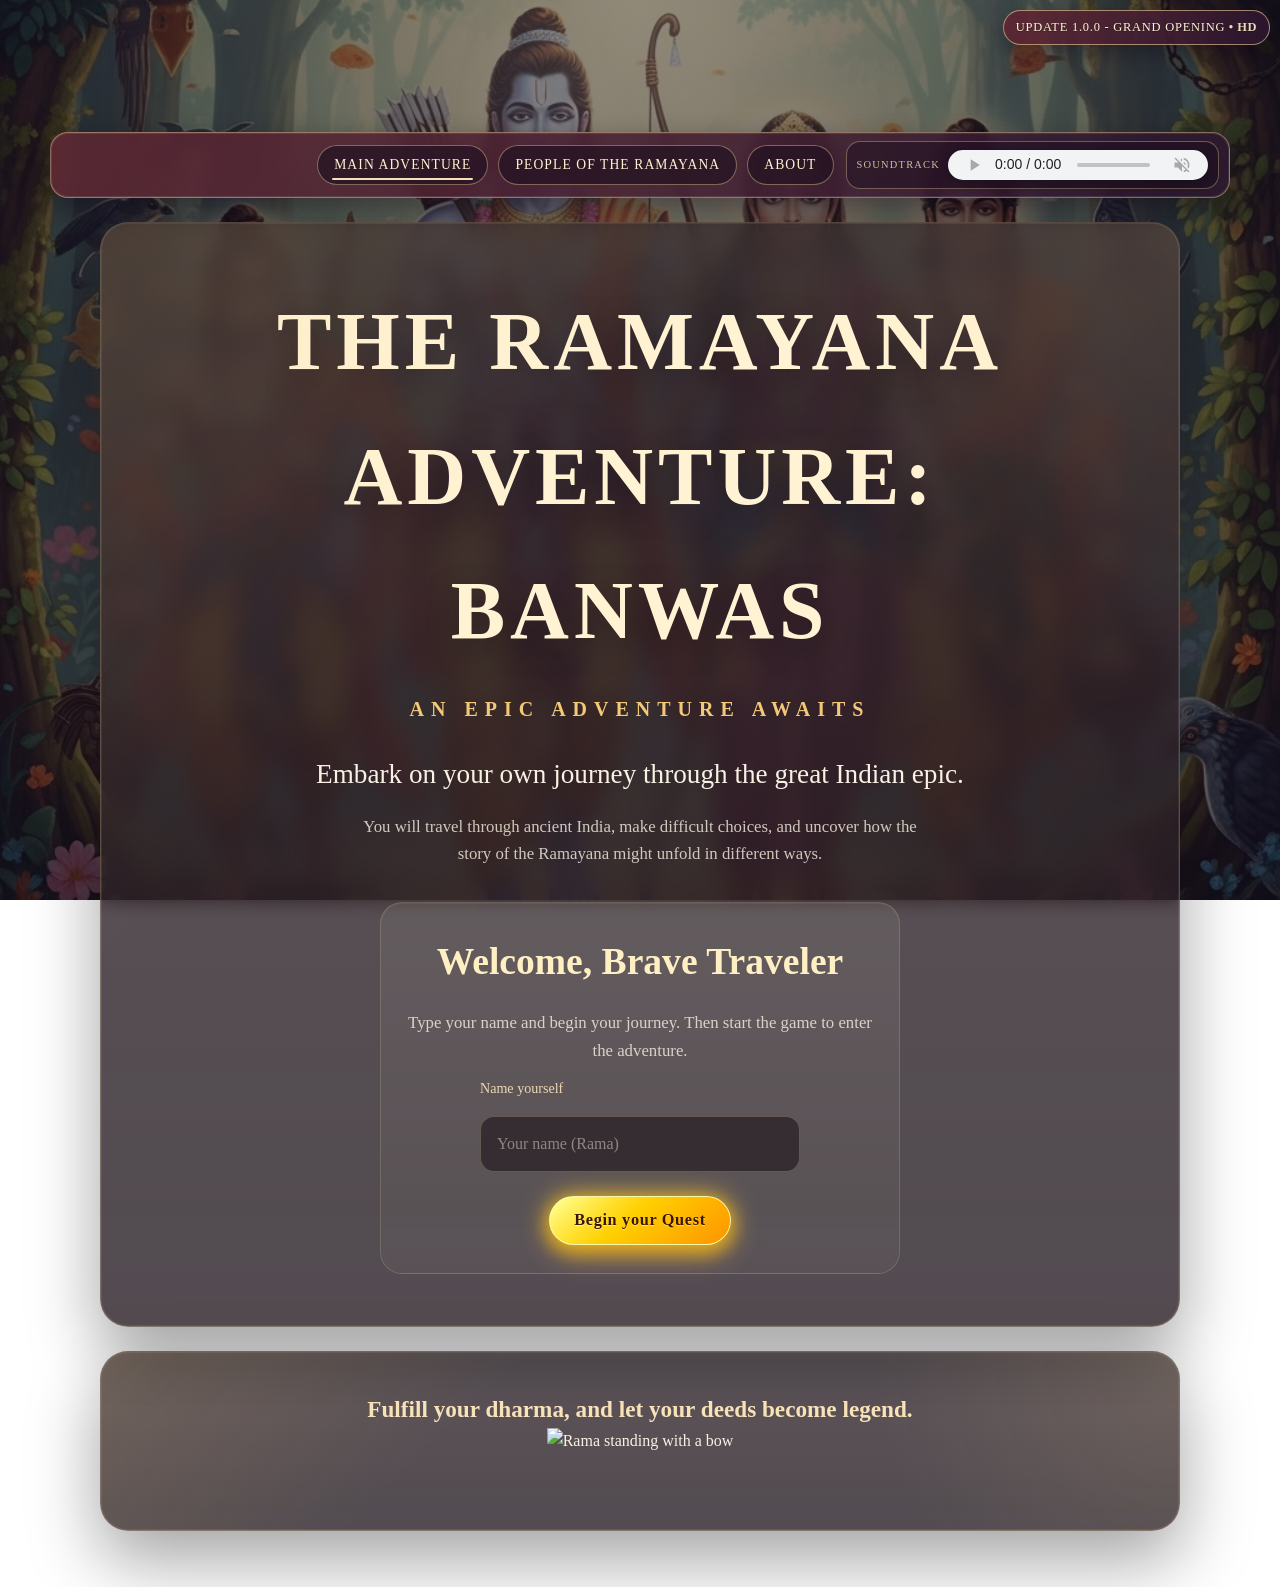
==== index.html @ f295a642 "Add rama_pic to prelude story card" ====
<!DOCTYPE html>
<html lang="en">
<head>
  <meta charset="UTF-8" />
  <meta name="viewport" content="width=device-width, initial-scale=1.0" />
  <title id="Question">The Ramayana Adventure: Banwas</title>
  <!-- by arjun singh -->
  <link rel="stylesheet" href="Project.css">
  <script src="resolution.js"></script>
  <script src="Project.js"></script>
  <link rel="icon" type="image/x-icon" href="ramayana_favicon.ico">
</head>
<body>
  <a id="updateBadge" href="updates.html" aria-label="Go to updates page" data-resolution-label="HD">Update 1.0.0 - Grand Opening</a>

  <nav id="topNavbar" aria-label="Site navigation">
    <button id="navbarToggle" type="button" aria-label="Toggle navigation menu" aria-expanded="false" aria-controls="navLinks">☰</button>
    <div id="navLinks">
      <a id="aboutButton" class="nav-link-current" href="index.html" aria-current="page">Main Adventure</a>
      <!-- <a class="nav-link-pill" href="before-the-ramayana.html">Before the Ramayana</a> -->
      <a class="nav-link-pill" href="people-of-ramayana.html">People of the Ramayana</a>
      <a class="nav-link-pill" href="https://arjun-singh.com/" target="_blank" rel="noopener noreferrer">About</a>
    </div>
    <div id="soundtrackBadge" aria-label="Background soundtrack controls">
      <span class="soundtrack-label">Soundtrack</span>
      <audio id="backgroundMusic" controls controlsList="nodownload noplaybackrate" autoplay muted loop preload="metadata">
        <source src="Sacred Path Of Rama.mp3" type="audio/mpeg">
      </audio>
    </div>
  </nav>

  <div id="titleContainer">
    <header>
      <h1>The Ramayana Adventure: Banwas</h1>
      <h3 class="subtitle">An Epic Adventure Awaits</h3>
      <h4 id="description">Embark on your own journey through the great Indian epic.</h4>
      <p>You will travel through ancient India, make difficult choices, and uncover how the story of the Ramayana might unfold in different ways.</p>
    </header>

    <div id="beginningContainer">
      <div class="intro-card">
        <h2>Welcome, Brave Traveler</h2>
        <p>Type your name and begin your journey. Then start the game to enter the adventure.</p>
        <div class="name-grid">
          <p id="playerNameLabel" class="setup-label">Name yourself</p>
          <input type="text" id="playerName" placeholder="Your name (Rama)" />
        </div>
        <button type="button" onclick="startAdventure()" id="startBtn" data-tooltip="begin your quest">Begin your Quest</button>
      </div>
    </div>
  </div>

  <div id="storyCard">
    <p class="prelude-text">Fulfill your dharma, and let your deeds become legend.</p>
    <img class="prelude-image" src="rama_pic.png" alt="Rama standing with a bow" id="preludeImg" />
  </div>

  <div id="timelineModal" class="timeline-modal" onclick="handleTimelineModalBackdrop(event)" aria-hidden="true">
    <div id="timelineCard">
      <div class="timeline-modal-header">
        <h2>My Storyline</h2>
        <button class="timeline-close" type="button" onclick="closeTimelineModal()" aria-label="Close my storyline">×</button>
      </div>
      <p>Your choices and scene descriptions so far:</p>
      <div id="receiptCard">
        <div class="receipt-section">
          <div class="timeline-scenes-scroll">
            <ol id="timelineList"></ol>
          </div>
        </div>
      </div>
    </div>
  </div>
</body>
</html>
---- Project.css ----
:root {
  --bg-top: #1f1735;
  --bg-mid: #7b2f2f;
  --bg-bottom: #f1d2a6;
  --panel: rgba(30, 20, 28, 0.78);
  --panel-strong: rgba(43, 28, 37, 0.9);
  --panel-border: rgba(255, 225, 169, 0.24);
  --text: #f8f1e4;
  --muted: rgba(248, 241, 228, 0.8);
  --gold: #f3c978;
  --gold-deep: #c98b2f;
  --crimson: #7b263f;
  --shadow: 0 28px 70px rgba(13, 8, 14, 0.38);
  --crisp-line: rgba(255, 229, 181, 0.34);
  --ease-refined: cubic-bezier(0.22, 0.7, 0.16, 1);
}

* {
  box-sizing: border-box;
}

html {
  scroll-behavior: smooth;
  scrollbar-color: rgba(255, 219, 155, 0.45) rgba(10, 5, 14, 0.45);
}

body {
  margin: 0;
  min-height: 100vh;
  padding: 132px 18px 56px;
  display: flex;
  flex-direction: column;
  align-items: center;
  gap: 24px;
  color: var(--text);
  font-family: "Georgia", "Times New Roman", serif;
  line-height: 1.65;
  background:
    linear-gradient(rgba(23, 14, 24, 0.6), rgba(23, 14, 24, 0.6)),
    url("RamayanaBG.webp"),
    radial-gradient(circle at top, rgba(255, 223, 138, 0.22), transparent 24%),
    radial-gradient(circle at 15% 20%, rgba(255, 184, 108, 0.14), transparent 18%),
    linear-gradient(160deg, var(--bg-top) 0%, #382148 22%, var(--bg-mid) 58%, var(--bg-bottom) 100%);
  background-size: cover, cover, auto, auto, auto;
  background-position: center, center, center, center, center;
  background-attachment: fixed, fixed, scroll, scroll, scroll;
  overflow-x: hidden;
}

body::before,
body::after {
  content: "";
  position: fixed;
  inset: 0;
  pointer-events: none;
}

body::before {
  background:
    radial-gradient(circle at 50% 0%, rgba(255, 234, 184, 0.18), transparent 34%),
    linear-gradient(90deg, transparent 0%, rgba(255, 247, 220, 0.04) 50%, transparent 100%);
  mix-blend-mode: screen;
}

body::after {
  opacity: 0.18;
  background-image:
    linear-gradient(rgba(255, 236, 199, 0.08) 1px, transparent 1px),
    linear-gradient(90deg, rgba(255, 236, 199, 0.08) 1px, transparent 1px);
  background-size: 120px 120px;
  mask-image: linear-gradient(to bottom, rgba(0, 0, 0, 0.35), transparent 92%);
}

#titleContainer,
#storyCard,
#timelineCard {
  width: min(1080px, 100%);
  position: relative;
  border-radius: 28px;
  background:
    linear-gradient(180deg, rgba(255, 245, 221, 0.08), rgba(255, 245, 221, 0.02)),
    var(--panel);
  border: 1px solid var(--panel-border);
  box-shadow: var(--shadow);
  backdrop-filter: blur(10px);
  -webkit-backdrop-filter: blur(10px);
  overflow: hidden;
  box-shadow:
    inset 0 0 0 1px rgba(255, 239, 203, 0.08),
    var(--shadow);
  transition: transform 0.5s var(--ease-refined), box-shadow 0.5s var(--ease-refined);
}

#updateInfo {
  padding: 18px;
  border-radius: 16px;
  border: 1px solid rgba(255, 225, 169, 0.24);
  background: rgba(255, 245, 221, 0.04);
}

.scroll-reveal {
  opacity: 0;
  transform: translateY(26px) scale(0.985);
  filter: saturate(0.9);
}

.scroll-reveal.in-view {
  opacity: 1;
  transform: translateY(0) scale(1);
  filter: saturate(1);
}


#topNavbar {
  position: sticky;
  top: 10px;
  left: auto;
  transform: none;
  margin: 0 auto;
  width: min(1180px, calc(100vw - 18px));
  z-index: 22;
  display: flex;
  align-items: center;
  justify-content: flex-end;
  gap: 12px;
  flex-wrap: nowrap;
  padding: 8px 10px 8px 112px;
  border-radius: 18px;
  border: 1px solid rgba(255, 223, 162, 0.42);
  background: linear-gradient(120deg, rgba(95, 39, 51, 0.86), rgba(42, 22, 47, 0.88));
  box-shadow: 0 12px 28px rgba(14, 6, 20, 0.45);
  backdrop-filter: blur(8px);
  -webkit-backdrop-filter: blur(8px);
  box-shadow:
    inset 0 0 0 1px rgba(255, 241, 214, 0.1),
    0 12px 28px rgba(14, 6, 20, 0.45);
}

#navbarToggle {
  display: none;
  width: auto;
  min-width: 46px;
  min-height: 42px;
  padding: 6px 11px;
  border-radius: 12px;
  border: 1px solid rgba(255, 223, 162, 0.45);
  background: rgba(35, 18, 34, 0.82);
  color: #fff3d4;
  font-size: 1.28rem;
  line-height: 1;
  box-shadow: 0 6px 14px rgba(14, 6, 20, 0.38);
}

#navbarToggle:hover,
#navbarToggle:focus-visible {
  transform: translateY(-1px);
  background: rgba(243, 201, 120, 0.2);
  border-color: rgba(255, 230, 173, 0.7);
}

#topNavbar.nav-open {
  flex-wrap: wrap;
  justify-content: space-between;
}

#topNavbar.nav-open #navLinks,
#topNavbar.nav-open #soundtrackBadge {
  display: flex;
}

#updateBadge {
  position: fixed;
  top: 10px;
  right: 10px;
  z-index: 24;
  padding: 6px 12px;
  border-radius: 999px;
  border: 1px solid rgba(255, 223, 162, 0.55);
  background: linear-gradient(120deg, rgba(95, 39, 51, 0.92), rgba(42, 22, 47, 0.9));
  color: #fff3d4;
  font-size: 0.78rem;
  letter-spacing: 0.06em;
  text-transform: uppercase;
  box-shadow: 0 8px 18px rgba(14, 6, 20, 0.35);
  text-shadow: 0 1px 0 rgba(0, 0, 0, 0.26);
}

#updateBadge {
  text-decoration: none;
  cursor: pointer;
}

#updateBadge::after {
  content: " • " attr(data-resolution-label);
  font-weight: 600;
  letter-spacing: 0.04em;
  color: rgba(255, 239, 198, 0.9);
}

body[data-resolution-tier="hd"] {
  --bg-top: #203362;
  --bg-mid: #6e2b47;
  --bg-bottom: #f2c88f;
  --panel-border: rgba(166, 214, 255, 0.28);
}

body[data-resolution-tier="fhd"] {
  --bg-top: #2e1a4a;
  --bg-mid: #7b2f2f;
  --bg-bottom: #f1d2a6;
  --panel-border: rgba(255, 225, 169, 0.24);
}

body[data-resolution-tier="qhd"] {
  --bg-top: #183f5a;
  --bg-mid: #2f5c7b;
  --bg-bottom: #d2f0f1;
  --panel-border: rgba(174, 247, 255, 0.3);
}

body[data-resolution-tier="uhd"] {
  --bg-top: #111b3f;
  --bg-mid: #283a7d;
  --bg-bottom: #9bc0ff;
  --panel-border: rgba(206, 227, 255, 0.34);
}

#navLinks {
  display: flex;
  align-items: center;
  gap: 10px;
  flex-wrap: wrap;
}

#aboutButton,
.nav-link-pill {
  display: inline-flex;
  align-items: center;
  justify-content: center;
  padding: 8px 16px;
  border-radius: 999px;
  border: 1px solid rgba(255, 223, 162, 0.4);
  color: #fff3d4;
  text-decoration: none;
  text-transform: uppercase;
  letter-spacing: 0.08em;
  font-size: 0.85rem;
  background: rgba(35, 18, 34, 0.72);
  transition: transform 0.2s var(--ease-refined), border-color 0.2s var(--ease-refined), background 0.2s var(--ease-refined);
}

#aboutButton:hover,
#aboutButton:focus-visible,
.nav-link-pill:hover,
.nav-link-pill:focus-visible {
  background: rgba(243, 201, 120, 0.18);
  transform: translateY(-1px);
  outline: none;
}

#aboutButton.nav-link-current,
.nav-link-pill.nav-link-current,
#updateBadge.nav-link-current {
  position: relative;
}

#aboutButton.nav-link-current::before,
.nav-link-pill.nav-link-current::before,
#updateBadge.nav-link-current::before {
  content: "";
  position: absolute;
  left: 14px;
  right: 14px;
  bottom: 4px;
  height: 2px;
  border-radius: 999px;
  background: rgba(255, 235, 194, 0.95);
}

#peopleControls {
  display: flex;
  align-items: center;
  gap: 12px;
  margin-bottom: 18px;
  flex-wrap: wrap;
}

#peopleGrid {
  display: grid;
  grid-template-columns: repeat(auto-fit, minmax(240px, 1fr));
  gap: 14px;
}

.people-card {
  border: 1px solid rgba(255, 223, 162, 0.35);
  border-radius: 16px;
  padding: 14px;
  background: linear-gradient(135deg, rgba(59, 26, 45, 0.7), rgba(28, 21, 49, 0.72));
}

.people-card h3 {
  margin-top: 0;
  margin-bottom: 8px;
  color: #51e3bf;
}

.people-card-role,
.people-card-type {
  margin: 0;
  color: var(--gold);
  font-weight: 600;
  font-size: 0.9rem;
}

.people-card .wiki-link-button {
  display: inline-block;
  margin-top: 10px;
  text-decoration: none;
}


#soundtrackBadge {
  display: flex;
  flex-direction: row;
  align-items: center;
  gap: 8px;
  flex-wrap: wrap;
  padding: 8px 10px;
  border-radius: 14px;
  border: 1px solid rgba(255, 223, 162, 0.35);
  background: rgba(22, 12, 26, 0.4);
}

.soundtrack-label {
  font-size: 0.65rem;
  text-transform: uppercase;
  letter-spacing: 0.12em;
  color: rgba(255, 235, 194, 0.78);
}

.soundtrack-track-name {
  margin: 0;
  font-size: 0.78rem;
  color: #fff3d4;
}

#backgroundMusic {
  width: min(260px, 45vw);
  height: 30px;
  border-radius: 10px;
  accent-color: #f6c26f;
  filter: drop-shadow(0 4px 8px rgba(8, 2, 12, 0.35));
}



#storyCardToolbar {
  display: flex;
  justify-content: flex-end;
  margin-bottom: 12px;
}

#undoButton {
  padding: 6px 12px;
  font-size: 0.85rem;
}

#startBtn,
#undoButton.art-button {
  position: relative;
  min-height: 48px;
  padding: 10px 24px;
  border: 1px solid rgba(255, 244, 184, 0.95);
  border-radius: 999px;
  background: linear-gradient(140deg, #fff6a8 0%, #ffd54f 30%, #ffb300 64%, #ff9100 100%);
  background-repeat: no-repeat;
  background-position: center;
  box-shadow: 0 0 24px rgba(255, 203, 73, 0.7), 0 8px 18px rgba(255, 166, 0, 0.45);
  color: #2d1800;
  font-size: 1.02rem;
  font-weight: 700;
  letter-spacing: 0.04em;
  text-shadow: 0 1px 0 rgba(255, 255, 255, 0.45);
  overflow: hidden;
  transition:
    filter 0.25s var(--ease-refined),
    transform 0.25s var(--ease-refined),
    opacity 0.2s var(--ease-refined);
  filter: brightness(1.04) saturate(1.3) drop-shadow(0 5px 10px rgba(255, 186, 77, 0.45));
}

#startBtn {
  margin-top: 24px;
}

#startBtn[data-tooltip]:hover::after,
#undoButton.art-button[data-tooltip]:hover::after,
#startBtn[data-tooltip]:focus-visible::after,
#undoButton.art-button[data-tooltip]:focus-visible::after {
  content: attr(data-tooltip);
  position: absolute;
  left: 50%;
  bottom: calc(100% + 8px);
  transform: translateX(-50%);
  padding: 6px 10px;
  border-radius: 8px;
  border: 1px solid rgba(255, 223, 162, 0.5);
  background: rgba(18, 10, 20, 0.93);
  color: #fff3d4;
  font-size: 0.78rem;
  letter-spacing: 0.03em;
  text-transform: none;
  white-space: nowrap;
  pointer-events: none;
  z-index: 2;
}

#undoButton.art-button {
  width: 150px;
  height: 48px;
  padding: 0;
  border: 0;
  background-color: transparent;
  border-radius: 0;
  color: transparent;
  font-size: 0;
  text-shadow: none;
  box-shadow: none;
  background-image: url("undoBtn");
  background-size: contain;
}


#startBtn:hover,
#undoButton.art-button:hover {
  filter: brightness(1.14) saturate(1.35) drop-shadow(0 10px 18px rgba(255, 194, 96, 0.6));
  transform: translateY(-2px) scale(1.02);
}

#startBtn:focus-visible,
#undoButton.art-button:focus-visible {
  outline: none;
  filter: brightness(1.22) saturate(1.25) drop-shadow(0 0 0 3px rgba(255, 230, 163, 0.42)) drop-shadow(0 8px 14px rgba(255, 194, 96, 0.4));
}


#undoButton.art-button:disabled {
  opacity: 0.5;
  cursor: not-allowed;
  filter: grayscale(0.1) brightness(0.92);
}

#topNavbar button {
  width: auto;
  padding: 8px 14px;
}

#storyAnswerInput {
  width: min(680px, 100%);
  margin-top: 14px;
  border-radius: 12px;
  border: 1px solid rgba(255, 223, 162, 0.35);
  background: rgba(20, 12, 24, 0.76);
  color: #fff3d4;
  padding: 10px 12px;
  font: inherit;
}
#undoButton:disabled {
  opacity: 0.5;
  cursor: not-allowed;
}

#titleContainer::before,
#storyCard::before,
#timelineCard::before {
  content: "";
  position: absolute;
  inset: 0;
  background:
    linear-gradient(135deg, rgba(243, 201, 120, 0.14), transparent 34%),
    radial-gradient(circle at top right, rgba(255, 214, 146, 0.12), transparent 28%);
  pointer-events: none;
}

#titleContainer {
  padding: 52px clamp(22px, 5vw, 56px);
  text-align: center;
}

header {
  max-width: 760px;
  margin: 0 auto;
}

h1,
h2,
h3,
h4 {
  margin: 0;
}

h1 {
  font-size: clamp(3rem, 7vw, 5.1rem);
  font-weight: 700;
  letter-spacing: 0.06em;
  text-transform: uppercase;
  color: #fff3d4;
  text-shadow: 0 10px 30px rgba(25, 13, 18, 0.4);
}

.subtitle {
  margin-top: 14px;
  font-size: clamp(1rem, 2vw, 1.25rem);
  letter-spacing: 0.35em;
  text-transform: uppercase;
  color: var(--gold);
}

#description {
  margin-top: 26px;
  font-size: clamp(1.2rem, 2.4vw, 1.7rem);
  font-weight: 500;
  color: var(--text);
}

p {
  margin: 16px auto 0;
  max-width: 68ch;
  font-size: 1.05rem;
  color: var(--muted);
}

#beginningContainer {
  display: flex;
  justify-content: center;
  margin-top: 34px;
}

.intro-card {
  width: min(520px, 100%);
  padding: 28px 24px;
  border-radius: 22px;
  background: linear-gradient(180deg, rgba(255, 248, 229, 0.08), rgba(255, 248, 229, 0.03));
  border: 1px solid rgba(255, 232, 182, 0.16);
  box-shadow: inset 0 1px 0 rgba(255, 255, 255, 0.06);
}

.intro-card h2 {
  font-size: clamp(1.7rem, 3vw, 2.35rem);
  color: #fff0c3;
}

.name-grid {
  display: grid;
  gap: 10px;
  justify-items: center;
}

.setup-label {
  margin: 12px 0 0;
  width: min(320px, 100%);
  text-align: left;
  font-size: 0.88rem;
  color: rgba(255, 236, 189, 0.88);
}

.name-grid input {
  width: min(320px, 100%);
  margin-top: 6px;
  padding: 14px 16px;
  border-radius: 14px;
  border: 1px solid rgba(255, 224, 168, 0.24);
  background: rgba(22, 14, 20, 0.55);
  color: var(--text);
  font: inherit;
  font-size: 1rem;
  outline: none;
  transition: border-color 0.2s ease, box-shadow 0.2s ease, transform 0.2s ease;
}

.name-grid input::placeholder {
  color: rgba(248, 241, 228, 0.45);
}

.name-grid input:focus {
  border-color: rgba(243, 201, 120, 0.75);
  box-shadow: 0 0 0 4px rgba(243, 201, 120, 0.12);
  transform: translateY(-1px);
}


.prelude-text {
  margin: 0 auto;
  max-width: 680px;
  font-size: clamp(1.15rem, 2.1vw, 1.45rem);
  color: rgba(255, 232, 188, 0.96);
  font-weight: 600;
}

#storyCard {
  padding: 38px clamp(20px, 4vw, 40px);
  min-height: 180px;
  max-height: calc(100vh - 120px);
  overflow-y: auto;
  text-align: center;
  scrollbar-width: thin;
  scrollbar-color: rgba(255, 223, 165, 0.42) rgba(12, 8, 14, 0.5);
}

#timelineCard {
  width: min(96vw, 1900px);
  max-height: min(92vh, 1200px);
  padding: 30px clamp(16px, 3vw, 30px);
}

#inventoryCard {
  width: min(760px, 96vw);
  max-height: min(82vh, 860px);
  overflow: auto;
  padding: 26px clamp(16px, 3vw, 24px);
  border-radius: 24px;
  background:
    linear-gradient(180deg, rgba(255, 245, 221, 0.08), rgba(255, 245, 221, 0.02)),
    var(--panel);
  border: 1px solid var(--panel-border);
  box-shadow: var(--shadow);
}

#inventoryList {
  margin: 14px 0 0;
  padding: 0;
  list-style: none;
  display: grid;
  gap: 12px;
}

.inventory-item {
  text-align: left;
  padding: 14px 14px 12px;
  border-radius: 14px;
  border: 1px solid rgba(255, 225, 169, 0.2);
  background: rgba(12, 8, 14, 0.38);
}

.inventory-item h4 {
  color: #ffe3ad;
}

.inventory-item p {
  margin-top: 8px;
  max-width: none;
}

.timeline-modal {
  position: fixed;
  inset: 0;
  z-index: 50;
  display: none;
  align-items: center;
  justify-content: center;
  padding: 20px;
  background: rgba(8, 5, 10, 0.72);
  backdrop-filter: blur(6px);
}

.timeline-modal.open {
  display: flex;
}

.timeline-modal-header {
  display: flex;
  align-items: flex-start;
  justify-content: space-between;
  gap: 14px;
}

.timeline-close {
  border-radius: 12px;
  min-width: 44px;
  padding: 8px 10px;
  font-size: 1.2rem;
  line-height: 1;
}

#timelineCard h2 {
  font-size: clamp(1.8rem, 3vw, 2.4rem);
  color: #fff0c6;
  text-align: left;
}

#timelineCard > p {
  text-align: left;
}

#timelineLegend {
  display: flex;
  flex-wrap: wrap;
  justify-content: flex-start;
  gap: 14px;
  margin-top: 16px;
}

.legend-item {
  display: inline-flex;
  align-items: center;
  gap: 8px;
  padding: 6px 12px;
  border-radius: 999px;
  background: rgba(255, 241, 214, 0.08);
  border: 1px solid rgba(255, 224, 168, 0.22);
  color: var(--muted);
  font-size: 0.92rem;
}

.legend-swatch {
  width: 18px;
  height: 10px;
  border-radius: 99px;
  background: rgba(255, 225, 169, 0.5);
}

.legend-swatch.highlight {
  background: #51e3bf;
}

.legend-swatch.current {
  background: #00fff0;
}


#timelineZoomControls {
  margin-top: 14px;
  display: inline-flex;
  align-items: center;
  gap: 10px;
  padding: 8px 10px;
  border-radius: 999px;
  border: 1px solid rgba(255, 225, 169, 0.18);
  background: rgba(10, 6, 14, 0.45);
}

#timelineZoomControls button {
  width: auto;
  min-width: 40px;
  padding: 6px 10px;
}

#timelineZoomValue {
  min-width: 52px;
  text-align: center;
  color: #ffe8be;
  font-weight: 700;
}

#timelineFlowchart {
  margin-top: 16px;
  overflow: auto;
  max-height: min(72vh, 950px);
  padding: 10px 12px 16px;
  border-radius: 18px;
  background: rgba(12, 8, 14, 0.35);
  border: 1px solid rgba(255, 225, 169, 0.16);
  box-shadow: inset 0 0 0 1px rgba(255, 225, 169, 0.06);
}

#timelineFlowchart svg {
  width: 100%;
  min-width: 3600px;
  height: auto;
  filter: drop-shadow(0 14px 26px rgba(4, 3, 8, 0.35));
}

#timelineFlowchart::-webkit-scrollbar {
  width: 12px;
  height: 12px;
}

#timelineFlowchart::-webkit-scrollbar-thumb {
  background: rgba(255, 223, 165, 0.28);
  border-radius: 999px;
}

#timelineFlowchart::-webkit-scrollbar-track {
  background: rgba(12, 8, 14, 0.5);
}

.timeline-column-label {
  fill: rgba(255, 236, 199, 0.72);
  font-size: 15px;
  font-weight: 700;
}

.timeline-edge {
  fill: none;
  stroke: rgba(255, 222, 168, 0.26);
  stroke-width: 3;
  opacity: 0.9;
}

.timeline-edge.chance {
  stroke-dasharray: 7 6;
}

.timeline-edge.active {
  stroke: #51e3bf;
  stroke-width: 7;
}

.edge-label {
  fill: rgba(248, 241, 228, 0.75);
  font-size: 14px;
  text-anchor: middle;
  dominant-baseline: alphabetic;
}

.edge-label-bg {
  fill: rgba(12, 8, 14, 0.88);
  stroke: rgba(255, 225, 169, 0.22);
  stroke-width: 1;
}

.timeline-node {
  fill: rgba(36, 24, 31, 0.9);
  stroke: rgba(255, 225, 169, 0.24);
  stroke-width: 2;
  transition: fill 0.2s ease, stroke 0.2s ease;
}

.timeline-node.visited {
  fill: rgba(29, 73, 67, 0.4);
  stroke: rgba(127, 243, 214, 0.75);
}

.timeline-node.active {
  fill: rgba(28, 92, 83, 0.95);
  stroke: #8fffe0;
  stroke-width: 4;
}

.node-id {
  fill: #ffd99a;
  font-size: 18px;
  font-weight: 700;
}

.node-title {
  fill: #f8f1e4;
  font-size: 14px;
}

#storyCard h2 {
  font-size: clamp(1.9rem, 4vw, 2.8rem);
  color: #fff0c6;
}

.scene-subtitle {
  margin: 10px auto 14px;
  color: #ffe8b5;
  text-align: center;
}

.scene-subtitle-strong {
  font-size: clamp(1.55rem, 3.2vw, 2.2rem);
  font-weight: 800;
  letter-spacing: 0.03em;
}

.scene-feature-image {
  display: block;
  margin: 12px auto 18px;
  width: min(760px, 98%);
  border-radius: 18px;
  border: 10px solid #d4a63a;
}

#choices {
  margin-top: 26px;
  display: flex;
  justify-content: center;
  gap: 14px;
  flex-wrap: wrap;
}

#receiptCard {
  margin: 30px auto 0;
  max-width: 760px;
  padding: 24px 22px;
  text-align: left;
  border-radius: 20px;
  background:
    linear-gradient(180deg, rgba(255, 248, 229, 0.12), rgba(255, 248, 229, 0.05)),
    rgba(48, 31, 29, 0.88);
  border: 1px solid rgba(255, 223, 168, 0.22);
  box-shadow: inset 0 1px 0 rgba(255, 255, 255, 0.06);
}

#receiptCard h3,
#receiptCard h4 {
  margin: 0;
  color: #fff0c6;
}

#receiptCard h3 {
  font-size: 1.6rem;
}

#receiptCard h4 {
  margin-top: 18px;
  font-size: 1rem;
  letter-spacing: 0.08em;
  text-transform: uppercase;
  color: var(--gold);
}

#receiptCard p {
  max-width: none;
}

.receipt-section ol {
  margin: 12px 0 0;
  padding-left: 22px;
  color: var(--muted);
}

.timeline-scenes-scroll {
  margin-top: 12px;
  max-height: min(52vh, 560px);
  overflow-y: auto;
  padding-right: 8px;
  scrollbar-width: thin;
  scrollbar-color: rgba(255, 223, 165, 0.45) rgba(12, 8, 14, 0.45);
}

.timeline-scenes-scroll ol {
  margin-top: 0;
}

.receipt-section li + li {
  margin-top: 8px;
}

.timeline-scene-description {
  margin: 4px 0 0;
  color: rgba(255, 241, 220, 0.9);
  font-size: 0.92rem;
}

.timeline-current-scene strong,
.timeline-current-scene .timeline-scene-description {
  color: #f3c978;
}

.character-name {
  color: #f3c978;
  font-weight: 700;
}

button,
.btn {
  appearance: none;
  border: 1px solid var(--crisp-line);
  border-radius: 999px;
  min-height: 44px;
  padding: 14px 24px;
  background:
    linear-gradient(135deg, rgba(255, 229, 170, 0.22), rgba(255, 184, 112, 0.12)),
    rgba(255, 248, 234, 0.06);
  color: #fff5dd;
  font: inherit;
  font-size: 0.98rem;
  font-weight: 700;
  letter-spacing: 0.02em;
  cursor: pointer;
  box-shadow:
    inset 0 1px 0 rgba(255, 255, 255, 0.08),
    0 12px 30px rgba(16, 8, 14, 0.22);
  transition:
    transform 0.22s ease,
    box-shadow 0.22s ease,
    border-color 0.22s ease,
    background 0.22s ease,
    filter 0.22s ease;
}

button:hover,
.btn:hover {
  transform: translateY(-2px);
  border-color: rgba(255, 225, 163, 0.5);
  background:
    linear-gradient(135deg, rgba(243, 201, 120, 0.36), rgba(201, 139, 47, 0.18)),
    rgba(255, 248, 234, 0.08);
  box-shadow:
    inset 0 1px 0 rgba(255, 255, 255, 0.08),
    0 16px 36px rgba(16, 8, 14, 0.28);
  filter: saturate(1.08);
}

button:active,
.btn:active {
  transform: translateY(0);
}

a {
  color: var(--gold);
  text-decoration: none;
}

a:hover {
  color: #ffe7b5;
}

@media (prefers-reduced-motion: reduce) {
  html {
    scroll-behavior: auto;
  }

  .scroll-reveal,
  .scroll-reveal.in-view,
  #titleContainer,
  #storyCard,
  #timelineCard,
  button,
  .btn {
    transition: none !important;
    transform: none !important;
    opacity: 1 !important;
    filter: none !important;
  }
}

blockquote,
.card,
.container {
  background: var(--panel-strong);
  border: 1px solid rgba(255, 225, 169, 0.18);
  border-radius: 18px;
  box-shadow: var(--shadow);
}


@media (max-width: 1024px) {
  body {
    background-attachment: scroll, scroll, scroll, scroll, scroll;
  }

  body::before,
  body::after {
    opacity: 0.55;
  }

  #titleContainer,
  #storyCard,
  #timelineCard {
    width: min(100%, 820px);
    border-radius: 24px;
  }

  #titleContainer {
    padding: 40px 24px 30px;
  }

  #storyCard {
    padding: 30px clamp(16px, 3.5vw, 28px);
  }

  #timelineCard {
    width: min(100vw - 24px, 1200px);
    max-height: min(88vh, 980px);
    padding: 24px 14px 18px;
  }

  #timelineFlowchart svg {
    min-width: 2600px;
  }
}

@media (max-width: 768px) {
  body {
    min-height: 100dvh;
    padding: 112px 10px calc(20px + env(safe-area-inset-bottom));
    gap: 14px;
    background-position: center top, center top, center, center, center;
  }

  body::before,
  body::after {
    display: none;
  }

  #titleContainer,
  #storyCard,
  #timelineCard,
  #inventoryCard {
    border-radius: 20px;
    border-color: rgba(162, 255, 233, 0.32);
    background:
      linear-gradient(180deg, rgba(116, 255, 225, 0.1), rgba(116, 255, 225, 0.02)),
      rgba(12, 20, 34, 0.86);
  }

  #titleContainer {
    padding: 30px 14px 24px;
  }

  h1 {
    letter-spacing: 0.03em;
  }

  #description {
    font-size: clamp(1.1rem, 4.4vw, 1.4rem);
  }

  p {
    font-size: 1.05rem;
  }

  .subtitle {
    letter-spacing: 0.16em;
    color: #8ef6e3;
  }

  .intro-card {
    padding: 18px 14px;
    border-color: rgba(116, 255, 225, 0.28);
  }

  #storyCard {
    max-height: none;
    overflow-y: visible;
    padding: 22px 14px;
  }

  #storyCardToolbar {
    position: static;
    z-index: 3;
    margin: 0 0 10px;
    padding: 0;
    background: none;
  }

  #storyCard h2 {
    font-size: clamp(1.55rem, 7vw, 2.1rem);
    line-height: 1.26;
  }

  #choices {
    margin-top: 20px;
    gap: 10px;
  }

  #receiptCard {
    margin-top: 20px;
    padding: 18px 14px;
    border-color: rgba(116, 255, 225, 0.3);
    background:
      linear-gradient(180deg, rgba(112, 242, 223, 0.16), rgba(112, 242, 223, 0.04)),
      rgba(13, 24, 33, 0.92);
  }

  #timelineFlowchart svg {
    min-width: 1800px;
  }

  #timelineModal,
  #inventoryModal {
    align-items: flex-end;
    padding: 8px;
  }

  #timelineCard,
  #inventoryCard {
    width: min(100%, 100vw - 16px);
    max-height: min(88dvh, 820px);
    border-radius: 18px 18px 14px 14px;
    padding: 18px 12px calc(14px + env(safe-area-inset-bottom));
  }

  .timeline-modal-header {
    gap: 10px;
    margin-bottom: 8px;
  }

  .timeline-close {
    min-width: 40px;
    min-height: 40px;
    padding: 8px;
  }

  #timelineCard h2,
  #timelineCard > p,
  #inventoryCard h2,
  #inventoryCard > p {
    text-align: center;
  }

  #timelineLegend {
    justify-content: center;
    gap: 8px;
    margin-top: 12px;
  }

  .legend-item {
    font-size: 0.82rem;
    padding: 5px 8px;
    gap: 6px;
  }

  .legend-swatch {
    width: 14px;
    height: 8px;
  }

  #timelineZoomControls {
    width: 100%;
    display: grid;
    grid-template-columns: repeat(4, minmax(0, 1fr));
    gap: 8px;
    padding: 8px;
    border-radius: 14px;
  }

  #timelineZoomControls button {
    min-width: 0;
    padding: 9px 8px;
    font-size: 0.92rem;
  }

  #timelineZoomValue {
    width: 100%;
    min-width: 0;
    align-self: stretch;
    display: inline-flex;
    justify-content: center;
    align-items: center;
    border-radius: 10px;
    border: 1px solid rgba(116, 255, 225, 0.35);
    background: rgba(10, 22, 34, 0.5);
  }

  button,
  .btn {
    width: 100%;
    border-radius: 14px;
    min-height: 44px;
    padding: 14px 18px;
    border-color: rgba(116, 255, 225, 0.35);
    background:
      linear-gradient(145deg, rgba(81, 227, 191, 0.35), rgba(59, 161, 255, 0.2)),
      rgba(10, 22, 34, 0.62);
  }

  #topNavbar {
    top: max(6px, env(safe-area-inset-top));
    width: calc(100vw - 10px);
    justify-content: flex-end;
    border-radius: 14px;
    padding: 7px;
    gap: 8px;
    justify-content: center;
    border-radius: 12px;
    padding: 6px;
    gap: 6px;
  }

  #navbarToggle {
    display: inline-flex;
    align-items: center;
    justify-content: center;
    min-width: 42px;
    min-height: 38px;
    padding: 5px 9px;
    font-size: 1.15rem;
  }

  #topNavbar #navLinks,
  #topNavbar #soundtrackBadge {
    display: none;
  }

  #topNavbar.nav-open {
    justify-content: center;
  }

  #navLinks,
  #soundtrackBadge {
    width: 100%;
    justify-content: center;
  }

  #navLinks {
    display: grid;
    grid-template-columns: repeat(2, minmax(0, 1fr));
    gap: 8px;
  }

  #navLinks a,
  #navLinks button {
    width: 100%;
    min-height: 40px;
  }

  #topNavbar button {
    width: auto;
  }

  #peopleControls {
    flex-direction: column;
    align-items: stretch;
    gap: 8px;
  }

  #peopleControls label {
    font-size: 0.88rem;
  }

  #peopleCategory {
    width: 100%;
    min-height: 40px;
  }

  #peopleGrid {
    grid-template-columns: 1fr;
  }

  #soundtrackBadge {
    padding: 6px 8px;
    gap: 5px;
    justify-content: center;
  }

  .soundtrack-label {
    display: none;
  }

  .soundtrack-track-name {
    display: none;
  }

  #backgroundMusic {
    width: min(180px, calc(55vw));
    height: 26px;
  }


  #updateBadge {
    top: auto;
    bottom: calc(12px + env(safe-area-inset-bottom));
    left: 8px;
    font-size: 0.7rem;
    padding: 5px 10px;
    letter-spacing: 0.04em;
  }

  #storyAnswerInput,
  .name-grid input,
  .name-grid select {
    width: 100%;
  }

  #inventoryList {
    gap: 10px;
    margin-top: 10px;
  }

  .inventory-item {
    padding: 12px 10px;
    border-radius: 12px;
  }
}

@media (max-width: 480px) {
  body {
    padding: 104px 8px calc(16px + env(safe-area-inset-bottom));
  }

  #titleContainer {
    padding: 24px 12px 20px;
  }

  #timelineCard {
    width: calc(100vw - 16px);
    padding: 16px 9px calc(12px + env(safe-area-inset-bottom));
  }

  #timelineFlowchart svg {
    min-width: 1400px;
  }

  h1 {
    font-size: clamp(2rem, 12vw, 2.8rem);
  }

  .subtitle {
    margin-top: 8px;
    font-size: 0.88rem;
    letter-spacing: 0.12em;
  }

  #description {
    margin-top: 14px;
  }

  #topNavbar button,
  #aboutButton,
  .nav-link-pill {
    padding: 7px 10px;
    font-size: 0.75rem;
  }

  #navLinks {
    grid-template-columns: 1fr;
  }

  #soundtrackBadge {
    padding: 5px 6px;
  }

  #backgroundMusic {
    width: min(150px, calc(52vw));
    height: 24px;
  }


  #timelineLegend {
    justify-content: flex-start;
    overflow-x: auto;
    flex-wrap: nowrap;
    padding-bottom: 2px;
  }

  #timelineZoomControls {
    grid-template-columns: repeat(2, minmax(0, 1fr));
  }

  #timelineZoomValue {
    grid-column: span 2;
    min-height: 38px;
  }

  #updateBadge {
    left: 6px;
    bottom: calc(10px + env(safe-area-inset-bottom));
    font-size: 0.64rem;
  }
}


#storyCard.scene-card-layout {
  width: min(1200px, 100%);
}

#storyNavigationShell {
  display: grid;
  grid-template-columns: minmax(220px, 280px) 1fr;
  gap: 18px;
  margin: 14px 16px 10px;
}

#sceneSidebar {
  border: 1px solid rgba(255, 223, 162, 0.28);
  border-radius: 16px;
  padding: 14px;
  background: rgba(24, 14, 30, 0.62);
  display: flex;
  flex-direction: column;
  gap: 8px;
  position: sticky;
  top: 84px;
  max-height: 72vh;
  overflow: auto;
}

#sceneSidebar h3 {
  margin: 0 0 4px;
  font-size: 1.05rem;
}

#sceneSidebar label {
  font-size: 0.78rem;
  letter-spacing: 0.06em;
  text-transform: uppercase;
  color: rgba(255, 239, 198, 0.9);
}

#sceneSidebar select,
.toc-link {
  width: 100%;
  border-radius: 10px;
  border: 1px solid rgba(255, 223, 162, 0.35);
  background: rgba(31, 16, 34, 0.85);
  color: var(--text);
  padding: 8px 10px;
}

.toc-link {
  text-align: left;
  cursor: pointer;
  font-size: 0.84rem;
}

.toc-link.active {
  border-color: rgba(255, 223, 162, 0.75);
  background: rgba(243, 201, 120, 0.17);
}

#storyNavMain {
  max-width: 900px;
  margin-inline: auto;
  font-size: 1.08rem;
  line-height: 1.6;
}

.scene-number-label {
  margin: 6px 0 10px;
  font-size: 0.92rem;
  letter-spacing: 0.08em;
  text-transform: uppercase;
  color: rgba(255, 239, 198, 0.88);
}

.scene-meta-grid {
  display: grid;
  grid-template-columns: repeat(2, minmax(0, 1fr));
  gap: 8px 16px;
  margin-bottom: 12px;
  font-size: 0.95rem;
}

.scene-progress-wrap {
  width: 100%;
  height: 12px;
  border-radius: 999px;
  background: rgba(255, 235, 194, 0.2);
  overflow: hidden;
  margin-bottom: 12px;
}

.scene-progress-bar {
  height: 100%;
  background: linear-gradient(90deg, #f3c978, #ffdca6);
}

.immersion-row {
  margin: 6px 0;
  font-size: 0.96rem;
  color: rgba(248, 241, 228, 0.92);
}

.next-prev-controls {
  display: flex;
  justify-content: center;
  align-items: center;
  gap: 12px;
  margin: 30px 0 20px;
  padding-top: 18px;
  border-top: 1px solid rgba(255, 223, 162, 0.4);
}

.next-prev-controls button {
  min-width: 170px;
}

.next-prev-controls button:disabled {
  opacity: 0.5;
  cursor: not-allowed;
}

#storyNavMain h1 {
  font-size: 2rem;
  margin: 14px 0 10px;
}

#storyNavMain h2 {
  font-size: 2.1rem;
  margin: 22px 0 14px;
}

#storyNavMain p {
  margin: 0 0 22px;
  max-width: 70ch;
  font-size: 1.1rem;
}

@media (max-width: 768px) {
  #storyNavMain {
    font-size: 1.125rem;
  }

  #storyNavMain p {
    font-size: 1.125rem;
    margin-bottom: 24px;
  }

  #storyNavMain h2 {
    margin-top: 26px;
    font-size: clamp(1.95rem, 7vw, 2.3rem);
  }

  .next-prev-controls {
    position: sticky;
    bottom: calc(10px + env(safe-area-inset-bottom));
    background: rgba(12, 20, 34, 0.94);
    border: 1px solid rgba(116, 255, 225, 0.3);
    border-radius: 14px;
    padding: 10px;
    margin: 34px 0 26px;
    flex-direction: column;
    gap: 10px;
    z-index: 4;
  }

  .next-prev-controls button {
    width: 100%;
    min-width: 0;
  }
}

@media (max-width: 980px) {
  #storyNavigationShell {
    grid-template-columns: 1fr;
  }

  #sceneSidebar {
    position: static;
    max-height: none;
  }

  .scene-meta-grid {
    grid-template-columns: 1fr;
  }
}
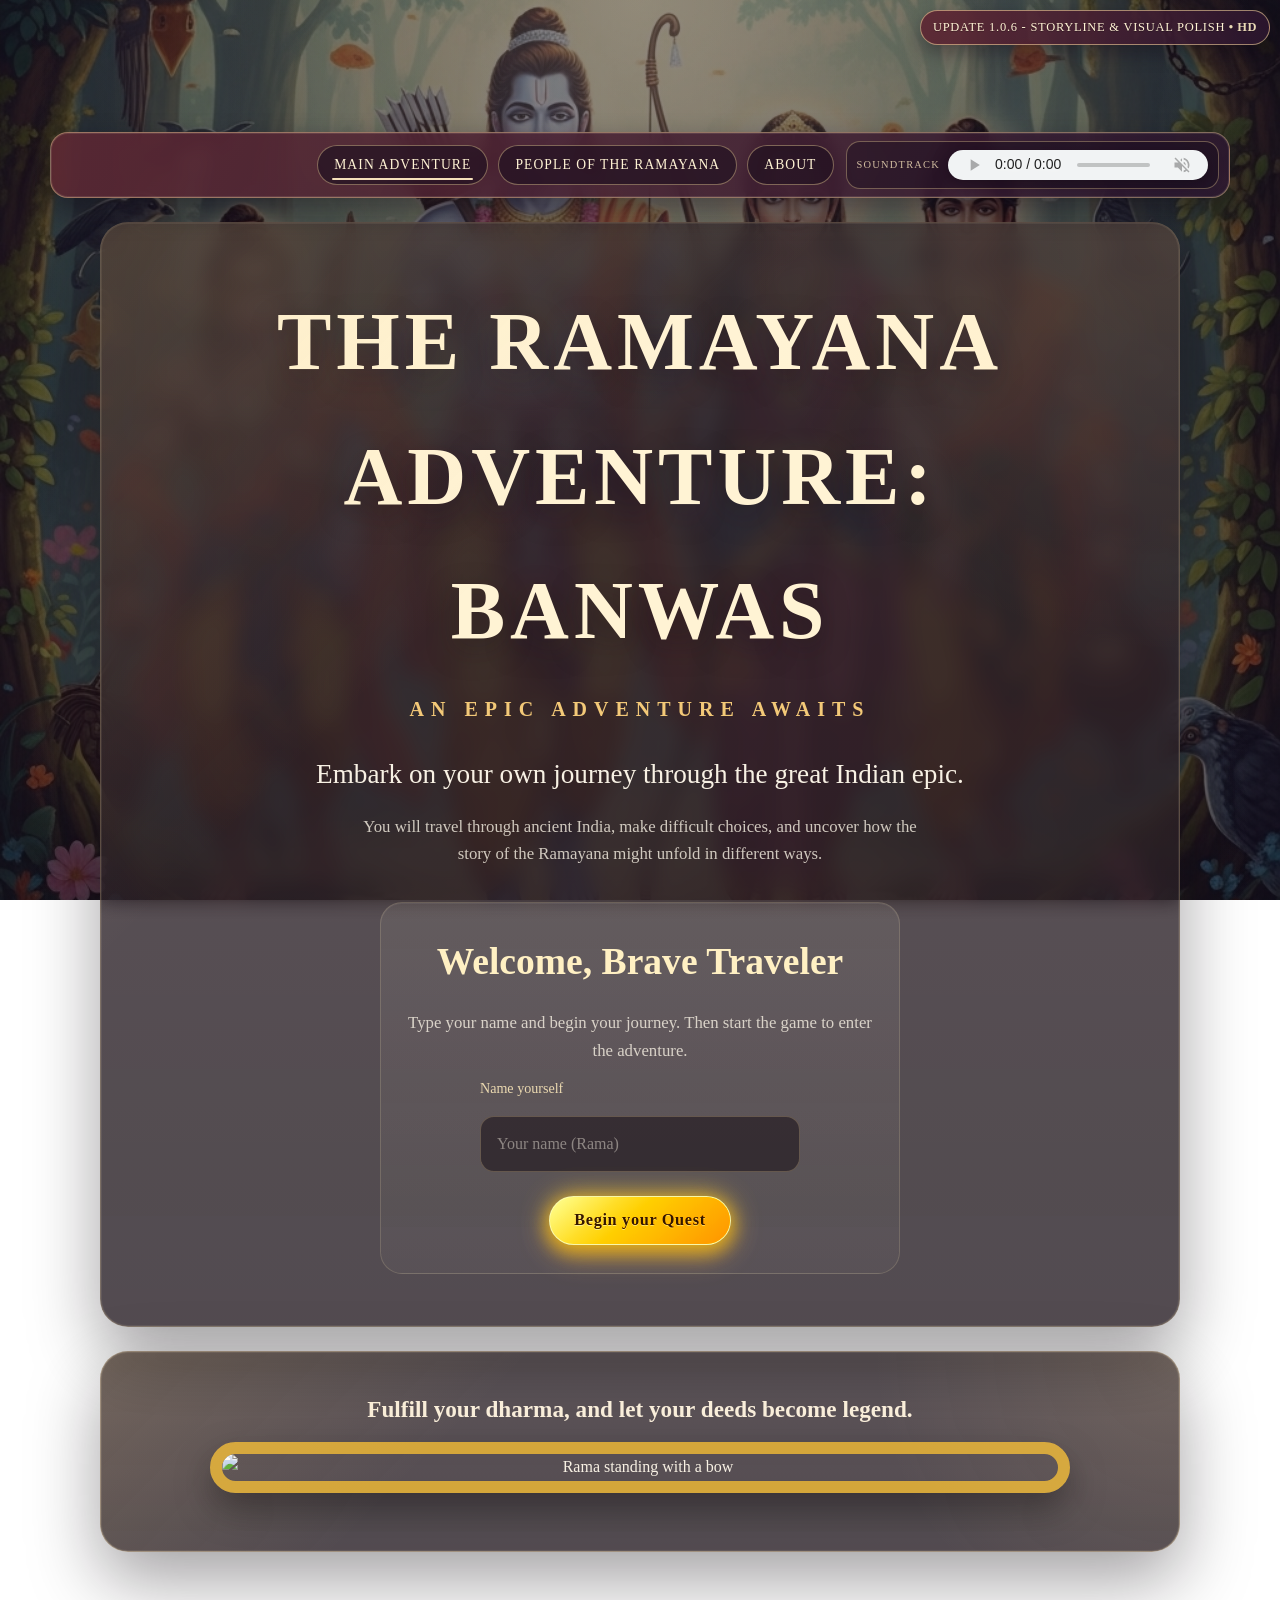
==== commit 7d6901d3: "Improve storyline writing and polish story card visuals" ====
--- a/index.html
+++ b/index.html
@@ -11,7 +11,7 @@
   <link rel="icon" type="image/x-icon" href="ramayana_favicon.ico">
 </head>
 <body>
-  <a id="updateBadge" href="updates.html" aria-label="Go to updates page" data-resolution-label="HD">Update 1.0.0 - Grand Opening</a>
+  <a id="updateBadge" href="updates.html" aria-label="Go to updates page" data-resolution-label="HD">Update 1.0.6 - Storyline & Visual Polish</a>
 
   <nav id="topNavbar" aria-label="Site navigation">
     <button id="navbarToggle" type="button" aria-label="Toggle navigation menu" aria-expanded="false" aria-controls="navLinks">☰</button>
@@ -19,7 +19,7 @@
       <a id="aboutButton" class="nav-link-current" href="index.html" aria-current="page">Main Adventure</a>
       <!-- <a class="nav-link-pill" href="before-the-ramayana.html">Before the Ramayana</a> -->
       <a class="nav-link-pill" href="people-of-ramayana.html">People of the Ramayana</a>
-      <a class="nav-link-pill" href="https://arjun-singh.com/" target="_blank" rel="noopener noreferrer">About</a>
+      <a class="nav-link-pill" href="about.html">About</a>
     </div>
     <div id="soundtrackBadge" aria-label="Background soundtrack controls">
       <span class="soundtrack-label">Soundtrack</span>
@@ -62,6 +62,10 @@
         <button class="timeline-close" type="button" onclick="closeTimelineModal()" aria-label="Close my storyline">×</button>
       </div>
       <p>Your choices and scene descriptions so far:</p>
+      <div class="timeline-controls">
+        <button id="timelineRevealToggle" type="button" onclick="toggleTimelineReveal()" aria-pressed="false">Reveal Coming Scenes</button>
+      </div>
+      <div id="timelineFlowchart" aria-label="Storyline flowchart"></div>
       <div id="receiptCard">
         <div class="receipt-section">
           <div class="timeline-scenes-scroll">
--- a/Project.css
+++ b/Project.css
@@ -89,6 +89,34 @@
     inset 0 0 0 1px rgba(255, 239, 203, 0.08),
     var(--shadow);
   transition: transform 0.5s var(--ease-refined), box-shadow 0.5s var(--ease-refined);
+}
+
+#storyCard {
+  border: 1px solid rgba(255, 228, 182, 0.42);
+}
+
+#storyCard h2,
+#storyCard h3 {
+  letter-spacing: 0.01em;
+  line-height: 1.25;
+}
+
+#storyCard p {
+  color: rgba(255, 244, 223, 0.97);
+  text-wrap: pretty;
+}
+
+#storyCard button {
+  border-radius: 12px;
+  border: 1px solid rgba(255, 224, 164, 0.45);
+  background: linear-gradient(135deg, rgba(164, 65, 58, 0.76), rgba(90, 37, 73, 0.86));
+  box-shadow: 0 10px 24px rgba(12, 7, 18, 0.35);
+}
+
+#storyCard button:hover,
+#storyCard button:focus-visible {
+  transform: translateY(-1px);
+  filter: brightness(1.08);
 }
 
 #updateInfo {
@@ -589,6 +617,15 @@
 }
 
 
+.prelude-image {
+  display: block;
+  margin: 14px auto 20px;
+  width: min(860px, 98%);
+  border-radius: 26px;
+  border: 12px solid #d4a63a;
+  box-shadow: 0 16px 36px rgba(0, 0, 0, 0.38);
+}
+
 .prelude-text {
   margin: 0 auto;
   max-width: 680px;
@@ -848,6 +885,28 @@
   font-size: 14px;
 }
 
+
+
+.timeline-controls {
+  margin-top: 14px;
+  display: flex;
+  justify-content: flex-start;
+}
+
+#timelineRevealToggle {
+  width: auto;
+  min-width: 230px;
+}
+
+#timelineCard {
+  width: min(98vw, 1800px);
+  max-height: 96vh;
+  overflow: auto;
+}
+
+#receiptCard {
+  max-width: 100%;
+}
 #storyCard h2 {
   font-size: clamp(1.9rem, 4vw, 2.8rem);
   color: #fff0c6;
@@ -1629,3 +1688,11 @@
     grid-template-columns: 1fr;
   }
 }
+
+#storyCard { animation: sceneFade 220ms ease; }
+@keyframes sceneFade { from { opacity: 0; transform: translateY(8px);} to { opacity:1; transform: translateY(0);} }
+#rpgHud { display:grid; grid-template-columns: repeat(auto-fit,minmax(220px,1fr)); gap:10px; margin: 10px 0 14px; }
+.hud-card { background: rgba(17,12,22,0.6); border:1px solid rgba(255,223,162,.25); border-radius: 12px; padding:10px; }
+.hud-card h4 { margin:0 0 6px; color: var(--gold); }
+.hud-card ul { margin:0; padding-left: 18px; }
+.dharma-echo { font-size: .8em; color: var(--gold); }
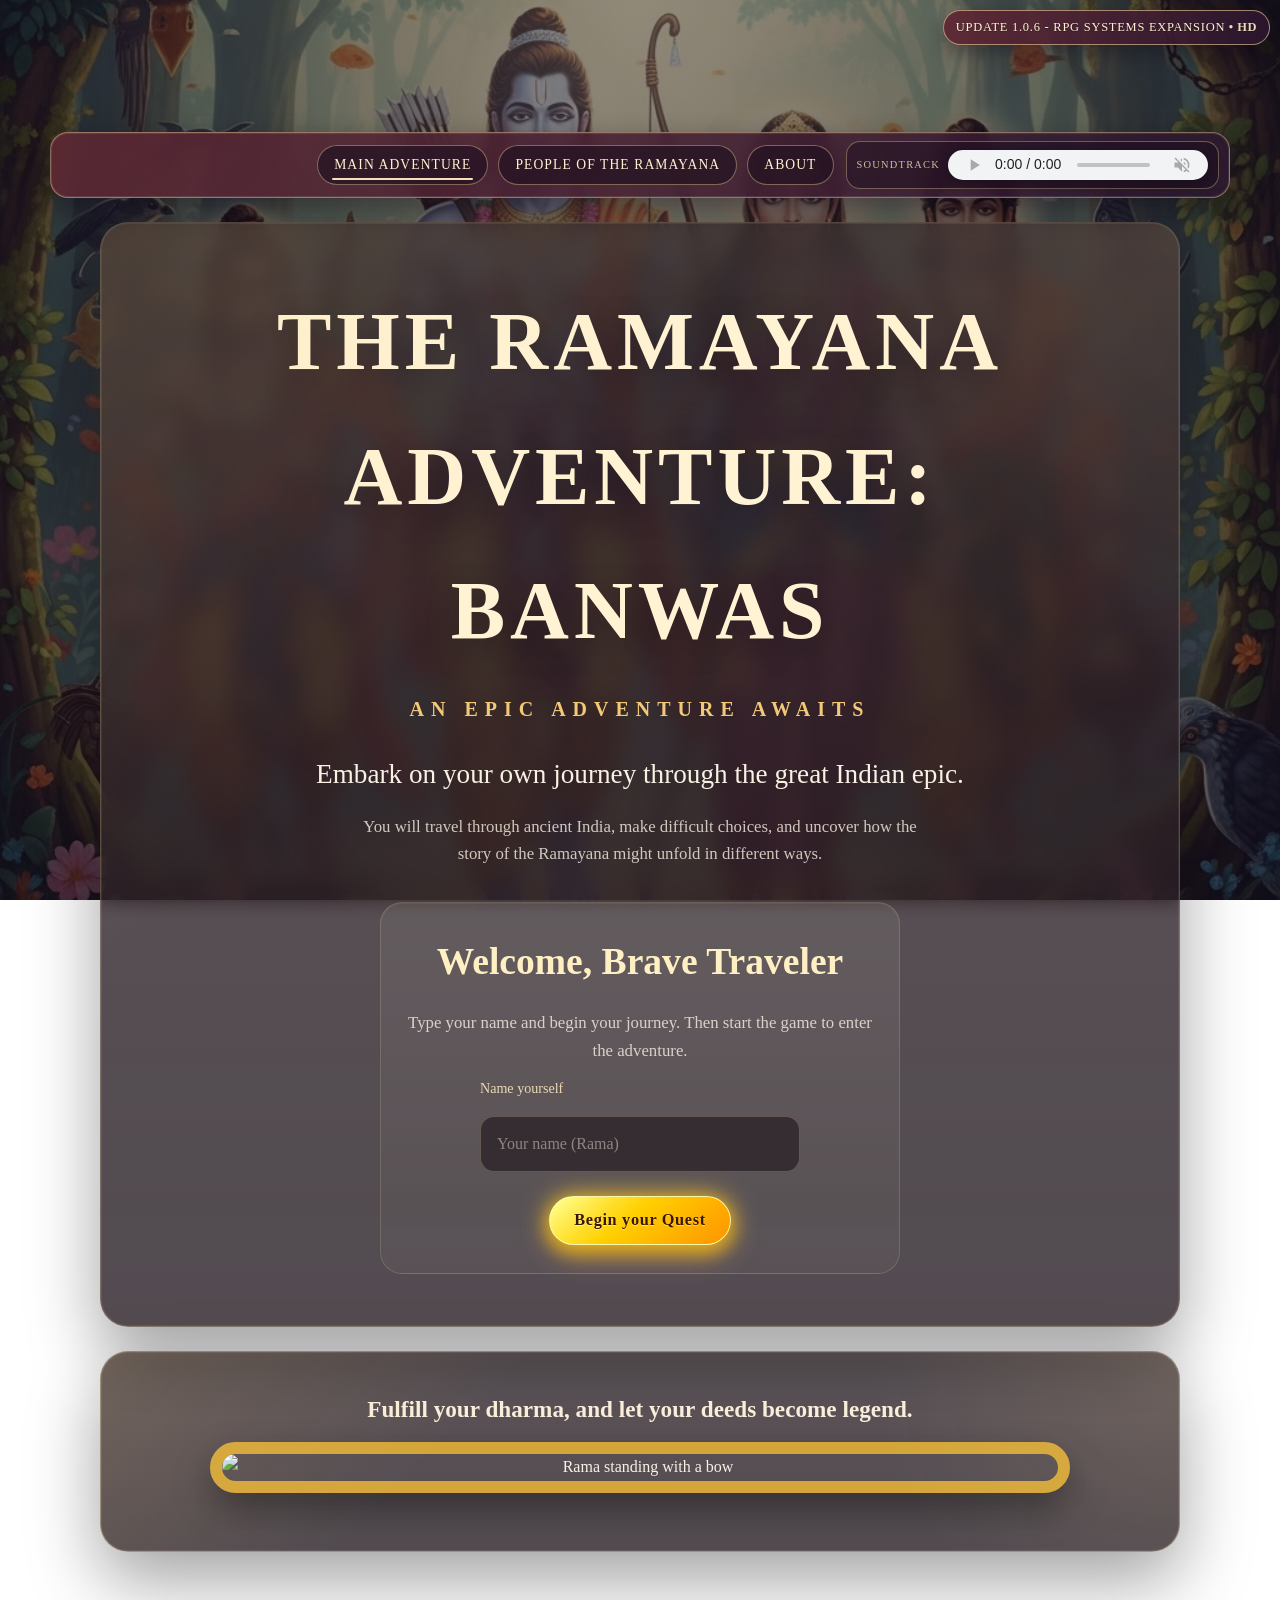
==== commit b9f14fdd: "Expand RPG campaign with stats modal and day-night progression" ====
--- a/index.html
+++ b/index.html
@@ -11,7 +11,7 @@
   <link rel="icon" type="image/x-icon" href="ramayana_favicon.ico">
 </head>
 <body>
-  <a id="updateBadge" href="updates.html" aria-label="Go to updates page" data-resolution-label="HD">Update 1.0.6 - Storyline & Visual Polish</a>
+  <a id="updateBadge" href="updates.html" aria-label="Go to updates page" data-resolution-label="HD">Update 1.0.6 - RPG Systems Expansion</a>
 
   <nav id="topNavbar" aria-label="Site navigation">
     <button id="navbarToggle" type="button" aria-label="Toggle navigation menu" aria-expanded="false" aria-controls="navLinks">☰</button>
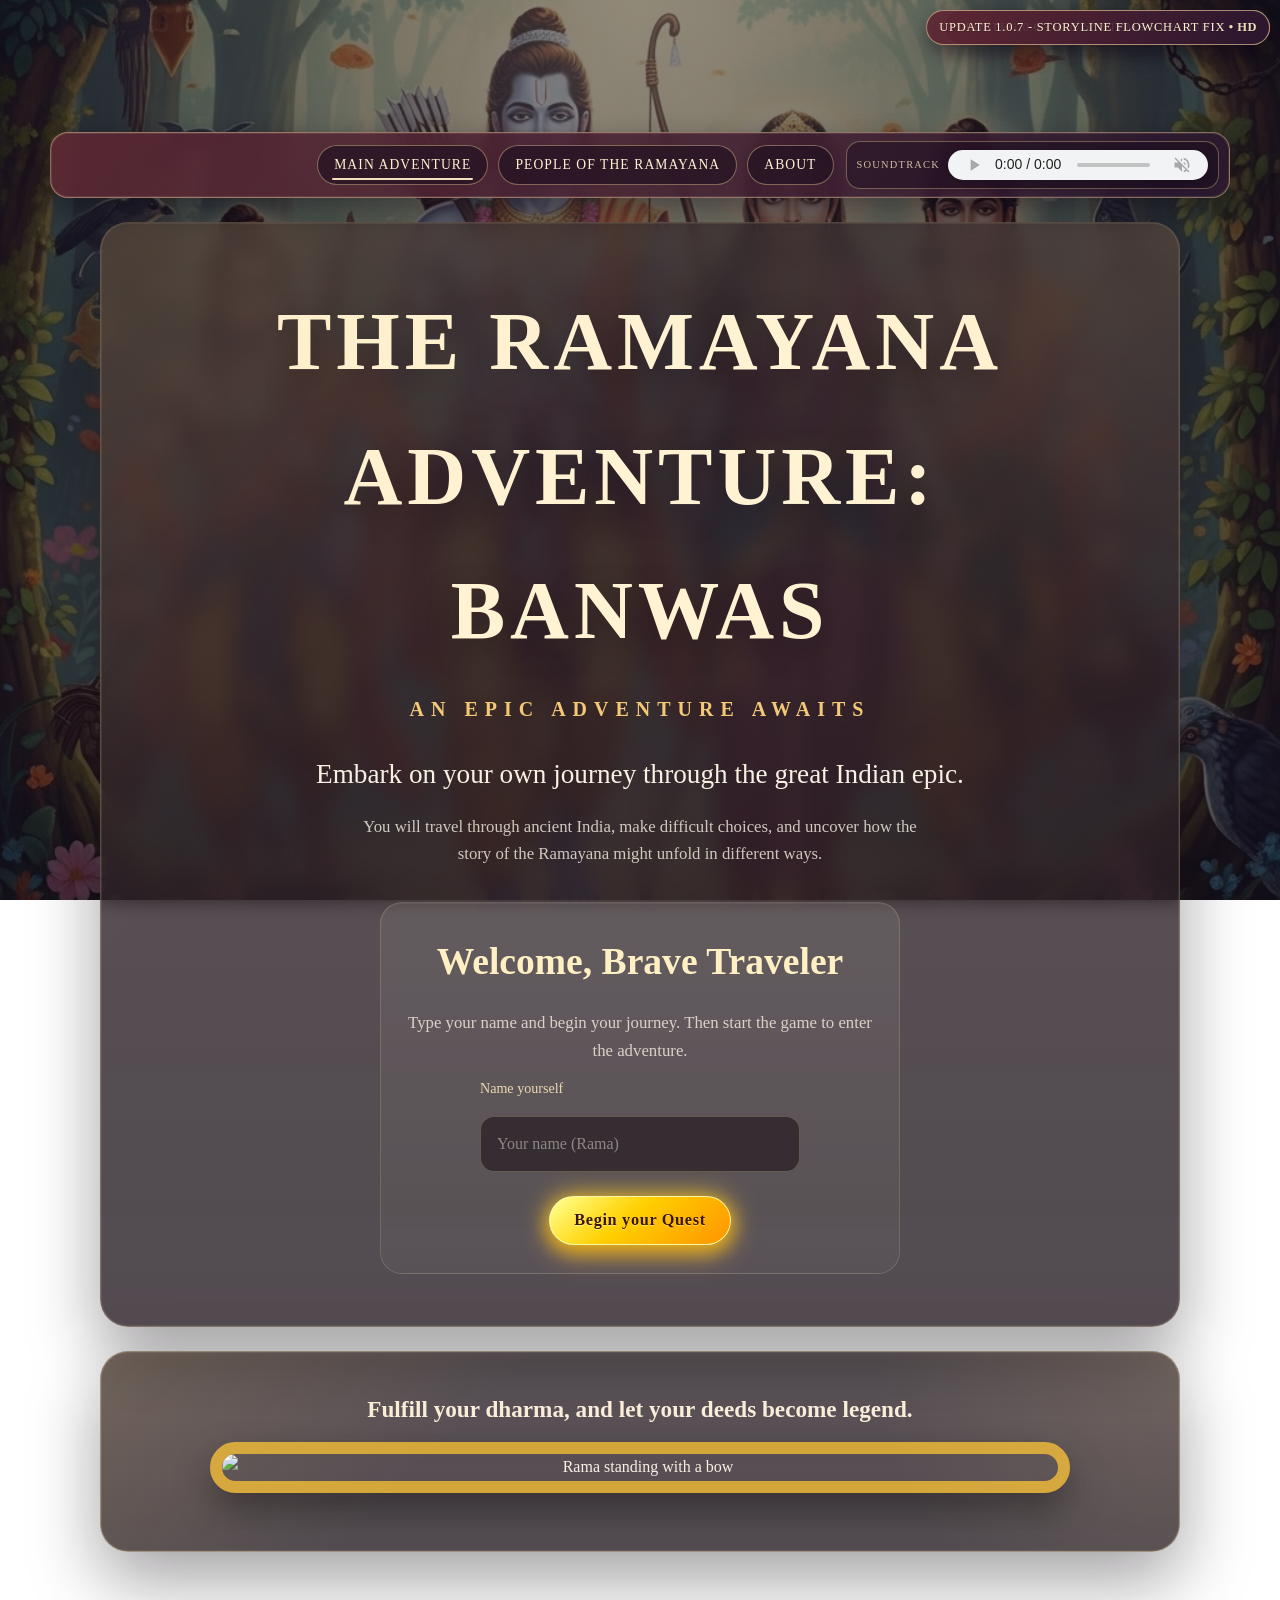
==== commit 4ed313fc: "Merge pull request #156 from KidBadGoodGuy/codex/transform-ramayana-into-interactive-rpg-experience " ====
--- a/index.html
+++ b/index.html
@@ -12,6 +12,7 @@
 </head>
 <body>
   <a id="updateBadge" href="updates.html" aria-label="Go to updates page" data-resolution-label="HD">Update 1.0.6 - RPG Systems Expansion</a>
+  <a id="updateBadge" href="updates.html" aria-label="Go to updates page" data-resolution-label="HD">Update 1.0.7 - Storyline Flowchart Fix</a>
 
   <nav id="topNavbar" aria-label="Site navigation">
     <button id="navbarToggle" type="button" aria-label="Toggle navigation menu" aria-expanded="false" aria-controls="navLinks">☰</button>
--- a/Project.css
+++ b/Project.css
@@ -384,8 +384,25 @@
 
 #storyCardToolbar {
   display: flex;
+  align-items: center;
+  flex-wrap: wrap;
+  gap: 8px;
   justify-content: flex-end;
   margin-bottom: 12px;
+}
+
+.story-toggle-label,
+.story-toggle-note {
+  font-size: 0.82rem;
+  color: rgba(255, 235, 194, 0.88);
+}
+
+#dayNightModeToggle {
+  border-radius: 10px;
+  border: 1px solid rgba(255, 223, 162, 0.45);
+  background: rgba(35, 18, 34, 0.9);
+  color: #fff3d4;
+  padding: 6px 8px;
 }
 
 #undoButton {
@@ -1691,8 +1708,17 @@
 
 #storyCard { animation: sceneFade 220ms ease; }
 @keyframes sceneFade { from { opacity: 0; transform: translateY(8px);} to { opacity:1; transform: translateY(0);} }
-#rpgHud { display:grid; grid-template-columns: repeat(auto-fit,minmax(220px,1fr)); gap:10px; margin: 10px 0 14px; }
+#rpgHud { display:grid; grid-template-columns: minmax(210px, 1fr) minmax(320px, 2fr) minmax(210px, 1fr); gap:10px; margin: 10px 0 14px; align-items:start; }
+#rpgHud.rpg-collapsed { display:none; }
+#rpgHud .hud-center { display: contents; }
+#rpgHud .hud-left { grid-column: 1; }
+#rpgHud .hud-right { grid-column: 3; }
 .hud-card { background: rgba(17,12,22,0.6); border:1px solid rgba(255,223,162,.25); border-radius: 12px; padding:10px; }
 .hud-card h4 { margin:0 0 6px; color: var(--gold); }
 .hud-card ul { margin:0; padding-left: 18px; }
 .dharma-echo { font-size: .8em; color: var(--gold); }
+
+@media (max-width: 980px) {
+  #rpgHud { grid-template-columns: 1fr; }
+  #rpgHud .hud-right, #rpgHud .hud-left { grid-column: auto; }
+}
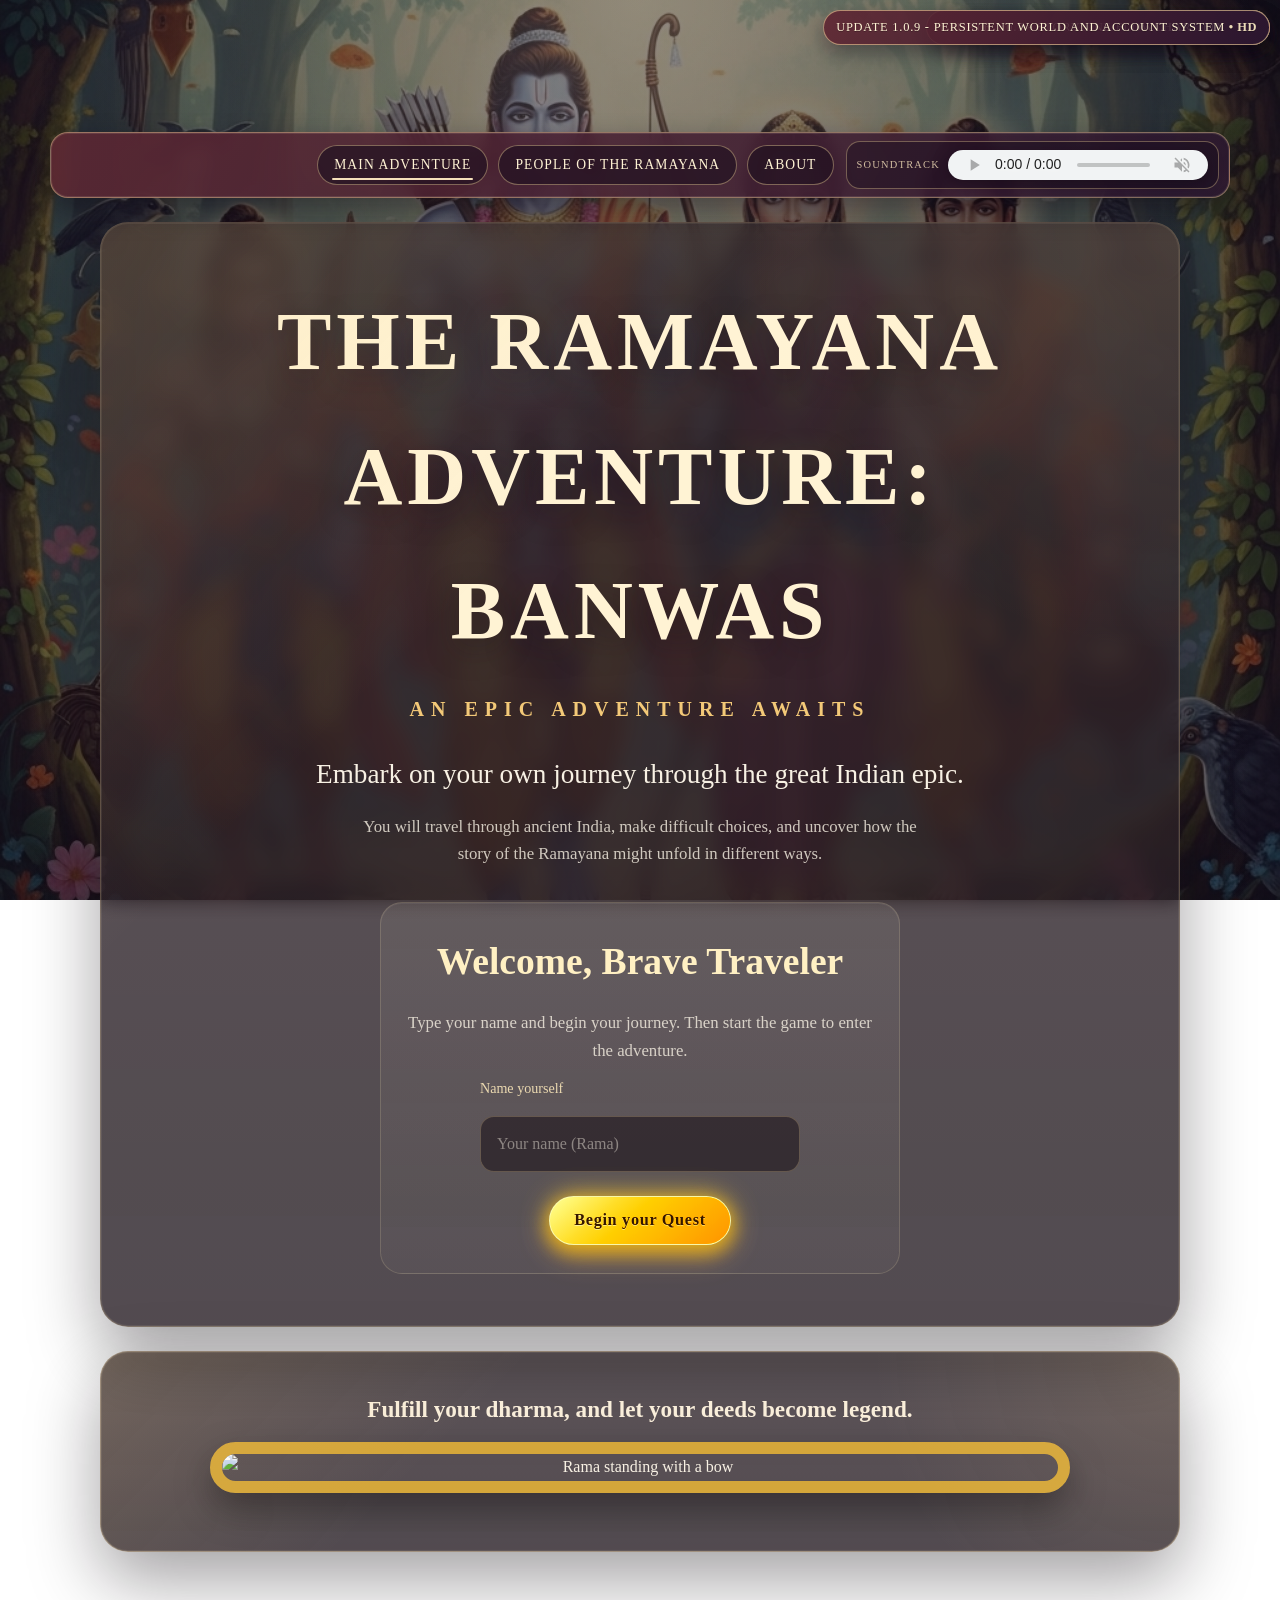
==== commit 232fe0f2: "Add persistent world/account systems and dream encounter expansion" ====
--- a/index.html
+++ b/index.html
@@ -13,6 +13,7 @@
 <body>
   <a id="updateBadge" href="updates.html" aria-label="Go to updates page" data-resolution-label="HD">Update 1.0.6 - RPG Systems Expansion</a>
   <a id="updateBadge" href="updates.html" aria-label="Go to updates page" data-resolution-label="HD">Update 1.0.7 - Storyline Flowchart Fix</a>
+  <a id="updateBadge" href="updates.html" aria-label="Go to updates page" data-resolution-label="HD">Update 1.0.9 - Persistent World and Account System</a>
 
   <nav id="topNavbar" aria-label="Site navigation">
     <button id="navbarToggle" type="button" aria-label="Toggle navigation menu" aria-expanded="false" aria-controls="navLinks">☰</button>
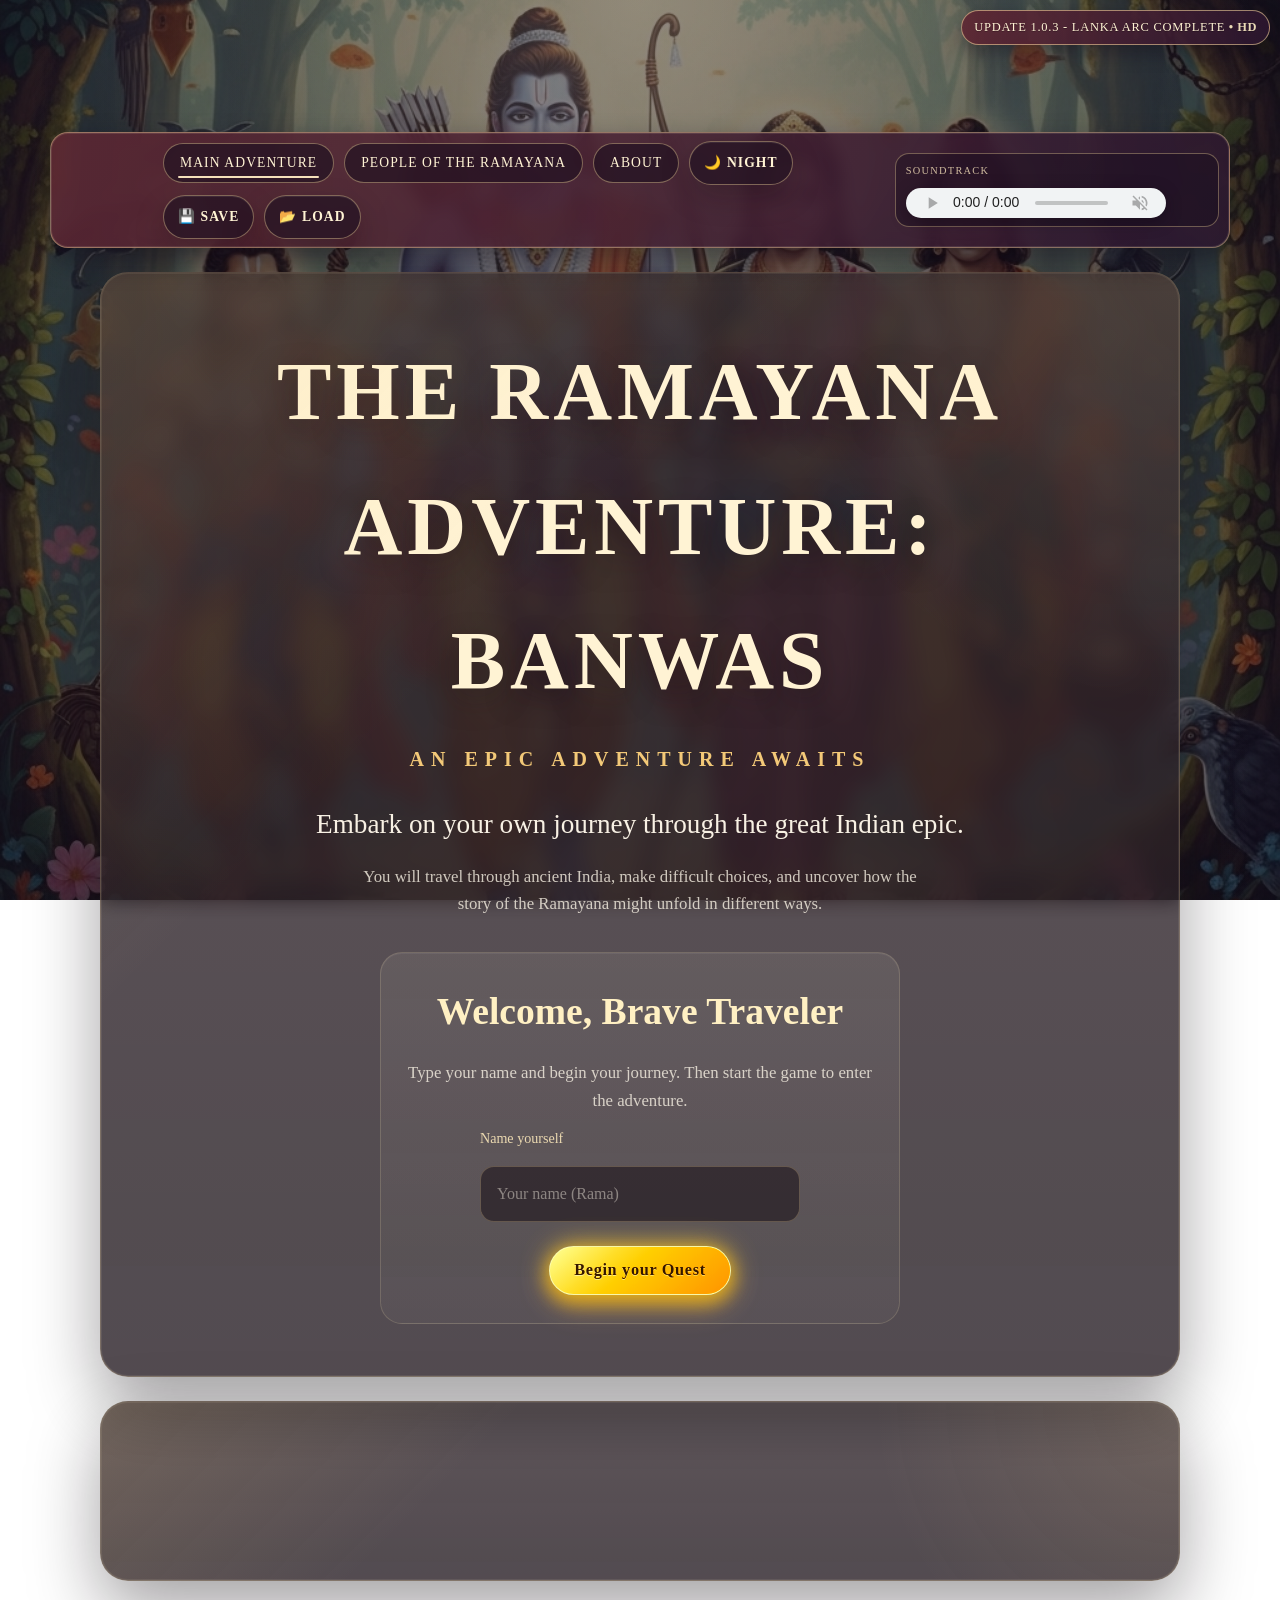
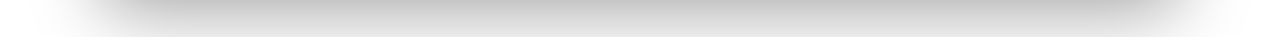
==== commit b7da6d36: "Complete reform." ====
--- a/index.html
+++ b/index.html
@@ -4,16 +4,13 @@
   <meta charset="UTF-8" />
   <meta name="viewport" content="width=device-width, initial-scale=1.0" />
   <title id="Question">The Ramayana Adventure: Banwas</title>
-  <!-- by arjun singh -->
   <link rel="stylesheet" href="Project.css">
   <script src="resolution.js"></script>
   <script src="Project.js"></script>
   <link rel="icon" type="image/x-icon" href="ramayana_favicon.ico">
 </head>
 <body>
-  <a id="updateBadge" href="updates.html" aria-label="Go to updates page" data-resolution-label="HD">Update 1.0.6 - RPG Systems Expansion</a>
-  <a id="updateBadge" href="updates.html" aria-label="Go to updates page" data-resolution-label="HD">Update 1.0.7 - Storyline Flowchart Fix</a>
-  <a id="updateBadge" href="updates.html" aria-label="Go to updates page" data-resolution-label="HD">Update 1.0.9 - Persistent World and Account System</a>
+  <a id="updateBadge" href="updates.html" aria-label="Go to updates page" data-resolution-label="HD">Update 1.0.3 - Lanka Arc Complete</a>
 
   <nav id="topNavbar" aria-label="Site navigation">
     <button id="navbarToggle" type="button" aria-label="Toggle navigation menu" aria-expanded="false" aria-controls="navLinks">☰</button>
@@ -21,7 +18,11 @@
       <a id="aboutButton" class="nav-link-current" href="index.html" aria-current="page">Main Adventure</a>
       <!-- <a class="nav-link-pill" href="before-the-ramayana.html">Before the Ramayana</a> -->
       <a class="nav-link-pill" href="people-of-ramayana.html">People of the Ramayana</a>
-      <a class="nav-link-pill" href="about.html">About</a>
+      <a class="nav-link-pill" href="https://arjun-singh.com/" target="_blank" rel="noopener noreferrer">About</a>
+      <button id="dayNightToggle" type="button" class="nav-link-pill" onclick="toggleDayNight()" aria-label="Toggle day/night mode">🌙 Night</button>
+      <button id="saveBtn" type="button" class="nav-link-pill" onclick="exportSaveFile()" aria-label="Download save file">💾 Save</button>
+      <button id="loadBtn" type="button" class="nav-link-pill" onclick="triggerFileUpload()" aria-label="Load save file">📂 Load</button>
+      <input type="file" id="saveFileInput" accept=".json" onchange="importSaveFile(event)" style="display: none;" aria-hidden="true" />
     </div>
     <div id="soundtrackBadge" aria-label="Background soundtrack controls">
       <span class="soundtrack-label">Soundtrack</span>
@@ -43,18 +44,49 @@
       <div class="intro-card">
         <h2>Welcome, Brave Traveler</h2>
         <p>Type your name and begin your journey. Then start the game to enter the adventure.</p>
+        <!-- Family setup feature disabled.
+        <button type="button" id="toggleFamilySetupBtn" onclick="toggleFamilySetup()" aria-controls="familySetupFields" aria-expanded="false">Enable Family Setup</button>
+        <p id="familySetupNotice" class="setup-notice" aria-live="polite"></p>
+        -->
         <div class="name-grid">
           <p id="playerNameLabel" class="setup-label">Name yourself</p>
           <input type="text" id="playerName" placeholder="Your name (Rama)" />
         </div>
+        <!-- Family setup feature disabled.
+        <div class="name-grid family-setup-fields" id="familySetupFields" hidden>
+          <p class="setup-label">2) Name your parents</p>
+          <input type="text" id="fatherName" placeholder="Father's name (Dasharatha)" />
+          <input type="text" id="motherName" placeholder="Mother's name (Kausalya)" />
+          <p class="setup-label">3) Name sibling 1 (Lakshmana role) and choose gender</p>
+          <input type="text" id="siblingOneName" placeholder="1st sibling / Lakshmana" />
+          <select id="siblingOneGender" aria-label="First sibling gender">
+            <option value="male">First sibling: Brother</option>
+            <option value="female">First sibling: Sister</option>
+          </select>
+          <p class="setup-label">4) Name sibling 2 (Bharata role), choose gender, then name their mother (Kaikeyi role)</p>
+          <input type="text" id="siblingTwoName" placeholder="2nd sibling / Bharata" />
+          <select id="siblingTwoGender" aria-label="Second sibling gender">
+            <option value="male">Second sibling: Brother</option>
+            <option value="female">Second sibling: Sister</option>
+          </select>
+          <input type="text" id="secondMotherName" placeholder="2nd sibling's mother (Kaikeyi)" />
+          <p class="setup-label">5) Name sibling 3 (Shatrughna role) and choose gender</p>
+          <input type="text" id="siblingThreeName" placeholder="3rd sibling / Shatrughna" />
+          <select id="siblingThreeGender" aria-label="Third sibling gender">
+            <option value="male">Third sibling: Brother</option>
+            <option value="female">Third sibling: Sister</option>
+          </select>
+          <p class="setup-label">6) Name your wife (Sita role)</p>
+          <input type="text" id="wifeName" placeholder="Wife's name (Sita)" />
+        </div>
+        -->
         <button type="button" onclick="startAdventure()" id="startBtn" data-tooltip="begin your quest">Begin your Quest</button>
       </div>
     </div>
   </div>
 
   <div id="storyCard">
-    <p class="prelude-text">Fulfill your dharma, and let your deeds become legend.</p>
-    <img class="prelude-image" src="rama_pic.png" alt="Rama standing with a bow" id="preludeImg" />
+    <div id="choices"></div>
   </div>
 
   <div id="timelineModal" class="timeline-modal" onclick="handleTimelineModalBackdrop(event)" aria-hidden="true">
@@ -64,15 +96,9 @@
         <button class="timeline-close" type="button" onclick="closeTimelineModal()" aria-label="Close my storyline">×</button>
       </div>
       <p>Your choices and scene descriptions so far:</p>
-      <div class="timeline-controls">
-        <button id="timelineRevealToggle" type="button" onclick="toggleTimelineReveal()" aria-pressed="false">Reveal Coming Scenes</button>
-      </div>
-      <div id="timelineFlowchart" aria-label="Storyline flowchart"></div>
       <div id="receiptCard">
         <div class="receipt-section">
-          <div class="timeline-scenes-scroll">
-            <ol id="timelineList"></ol>
-          </div>
+          <ol id="timelineList"></ol>
         </div>
       </div>
     </div>
--- a/Project.css
+++ b/Project.css
@@ -89,34 +89,6 @@
     inset 0 0 0 1px rgba(255, 239, 203, 0.08),
     var(--shadow);
   transition: transform 0.5s var(--ease-refined), box-shadow 0.5s var(--ease-refined);
-}
-
-#storyCard {
-  border: 1px solid rgba(255, 228, 182, 0.42);
-}
-
-#storyCard h2,
-#storyCard h3 {
-  letter-spacing: 0.01em;
-  line-height: 1.25;
-}
-
-#storyCard p {
-  color: rgba(255, 244, 223, 0.97);
-  text-wrap: pretty;
-}
-
-#storyCard button {
-  border-radius: 12px;
-  border: 1px solid rgba(255, 224, 164, 0.45);
-  background: linear-gradient(135deg, rgba(164, 65, 58, 0.76), rgba(90, 37, 73, 0.86));
-  box-shadow: 0 10px 24px rgba(12, 7, 18, 0.35);
-}
-
-#storyCard button:hover,
-#storyCard button:focus-visible {
-  transform: translateY(-1px);
-  filter: brightness(1.08);
 }
 
 #updateInfo {
@@ -384,25 +356,8 @@
 
 #storyCardToolbar {
   display: flex;
-  align-items: center;
-  flex-wrap: wrap;
-  gap: 8px;
   justify-content: flex-end;
   margin-bottom: 12px;
-}
-
-.story-toggle-label,
-.story-toggle-note {
-  font-size: 0.82rem;
-  color: rgba(255, 235, 194, 0.88);
-}
-
-#dayNightModeToggle {
-  border-radius: 10px;
-  border: 1px solid rgba(255, 223, 162, 0.45);
-  background: rgba(35, 18, 34, 0.9);
-  color: #fff3d4;
-  padding: 6px 8px;
 }
 
 #undoButton {
@@ -601,6 +556,25 @@
   justify-items: center;
 }
 
+/* Family setup feature disabled.
+.family-setup-fields {
+  margin-top: 10px;
+}
+
+.setup-notice {
+  margin: 10px auto 0;
+  width: min(320px, 100%);
+  text-align: left;
+  min-height: 1.4em;
+  font-size: 0.88rem;
+  color: #ffd98c;
+}
+
+#toggleFamilySetupBtn {
+  margin-top: 18px;
+}
+*/
+
 .setup-label {
   margin: 12px 0 0;
   width: min(320px, 100%);
@@ -609,7 +583,8 @@
   color: rgba(255, 236, 189, 0.88);
 }
 
-.name-grid input {
+.name-grid input,
+.name-grid select {
   width: min(320px, 100%);
   margin-top: 6px;
   padding: 14px 16px;
@@ -627,28 +602,11 @@
   color: rgba(248, 241, 228, 0.45);
 }
 
-.name-grid input:focus {
+.name-grid input:focus,
+.name-grid select:focus {
   border-color: rgba(243, 201, 120, 0.75);
   box-shadow: 0 0 0 4px rgba(243, 201, 120, 0.12);
   transform: translateY(-1px);
-}
-
-
-.prelude-image {
-  display: block;
-  margin: 14px auto 20px;
-  width: min(860px, 98%);
-  border-radius: 26px;
-  border: 12px solid #d4a63a;
-  box-shadow: 0 16px 36px rgba(0, 0, 0, 0.38);
-}
-
-.prelude-text {
-  margin: 0 auto;
-  max-width: 680px;
-  font-size: clamp(1.15rem, 2.1vw, 1.45rem);
-  color: rgba(255, 232, 188, 0.96);
-  font-weight: 600;
 }
 
 #storyCard {
@@ -902,51 +860,9 @@
   font-size: 14px;
 }
 
-
-
-.timeline-controls {
-  margin-top: 14px;
-  display: flex;
-  justify-content: flex-start;
-}
-
-#timelineRevealToggle {
-  width: auto;
-  min-width: 230px;
-}
-
-#timelineCard {
-  width: min(98vw, 1800px);
-  max-height: 96vh;
-  overflow: auto;
-}
-
-#receiptCard {
-  max-width: 100%;
-}
 #storyCard h2 {
   font-size: clamp(1.9rem, 4vw, 2.8rem);
   color: #fff0c6;
-}
-
-.scene-subtitle {
-  margin: 10px auto 14px;
-  color: #ffe8b5;
-  text-align: center;
-}
-
-.scene-subtitle-strong {
-  font-size: clamp(1.55rem, 3.2vw, 2.2rem);
-  font-weight: 800;
-  letter-spacing: 0.03em;
-}
-
-.scene-feature-image {
-  display: block;
-  margin: 12px auto 18px;
-  width: min(760px, 98%);
-  border-radius: 18px;
-  border: 10px solid #d4a63a;
 }
 
 #choices {
@@ -996,19 +912,6 @@
   margin: 12px 0 0;
   padding-left: 22px;
   color: var(--muted);
-}
-
-.timeline-scenes-scroll {
-  margin-top: 12px;
-  max-height: min(52vh, 560px);
-  overflow-y: auto;
-  padding-right: 8px;
-  scrollbar-width: thin;
-  scrollbar-color: rgba(255, 223, 165, 0.45) rgba(12, 8, 14, 0.45);
-}
-
-.timeline-scenes-scroll ol {
-  margin-top: 0;
 }
 
 .receipt-section li + li {
@@ -1706,19 +1609,98 @@
   }
 }
 
-#storyCard { animation: sceneFade 220ms ease; }
-@keyframes sceneFade { from { opacity: 0; transform: translateY(8px);} to { opacity:1; transform: translateY(0);} }
-#rpgHud { display:grid; grid-template-columns: minmax(210px, 1fr) minmax(320px, 2fr) minmax(210px, 1fr); gap:10px; margin: 10px 0 14px; align-items:start; }
-#rpgHud.rpg-collapsed { display:none; }
-#rpgHud .hud-center { display: contents; }
-#rpgHud .hud-left { grid-column: 1; }
-#rpgHud .hud-right { grid-column: 3; }
-.hud-card { background: rgba(17,12,22,0.6); border:1px solid rgba(255,223,162,.25); border-radius: 12px; padding:10px; }
-.hud-card h4 { margin:0 0 6px; color: var(--gold); }
-.hud-card ul { margin:0; padding-left: 18px; }
-.dharma-echo { font-size: .8em; color: var(--gold); }
-
-@media (max-width: 980px) {
-  #rpgHud { grid-template-columns: 1fr; }
-  #rpgHud .hud-right, #rpgHud .hud-left { grid-column: auto; }
-}
+/* Day/Night Mode */
+body.night-mode {
+  --bg-top: #0a0a15;
+  --bg-mid: #1a1a2e;
+  --bg-bottom: #16213e;
+  --panel: rgba(15, 15, 25, 0.88);
+  --panel-strong: rgba(20, 20, 35, 0.95);
+  --panel-border: rgba(100, 150, 255, 0.18);
+  --text: #e0e0ff;
+  --muted: rgba(224, 224, 255, 0.7);
+  --gold: #7fa3ff;
+  --gold-deep: #5577dd;
+  --crimson: #2a3a5a;
+  --shadow: 0 28px 70px rgba(0, 0, 0, 0.6);
+  --crisp-line: rgba(100, 150, 255, 0.2);
+}
+
+body.night-mode::before {
+  background:
+    radial-gradient(circle at 50% 0%, rgba(100, 150, 255, 0.1), transparent 34%),
+    linear-gradient(90deg, transparent 0%, rgba(100, 150, 255, 0.02) 50%, transparent 100%);
+}
+
+body.night-mode::after {
+  background-image:
+    linear-gradient(rgba(100, 150, 200, 0.04) 1px, transparent 1px),
+    linear-gradient(90deg, rgba(100, 150, 200, 0.04) 1px, transparent 1px);
+}
+
+body.night-mode {
+  background:
+    linear-gradient(rgba(5, 5, 15, 0.8), rgba(5, 5, 15, 0.8)),
+    url("RamayanaBG.webp"),
+    radial-gradient(circle at top, rgba(100, 150, 200, 0.08), transparent 24%),
+    radial-gradient(circle at 15% 20%, rgba(100, 130, 200, 0.05), transparent 18%),
+    linear-gradient(160deg, #0a0a15 0%, #0f0f25 22%, #1a1a2e 58%, #16213e 100%);
+}
+
+body.night-mode #topNavbar {
+  border-color: rgba(100, 150, 255, 0.3);
+  background: linear-gradient(120deg, rgba(20, 25, 50, 0.9), rgba(15, 20, 40, 0.95));
+}
+
+body.night-mode #navbarToggle {
+  border-color: rgba(100, 150, 255, 0.35);
+  background: rgba(10, 15, 30, 0.9);
+  color: #a0c0ff;
+}
+
+body.night-mode #navbarToggle:hover,
+body.night-mode #navbarToggle:focus-visible {
+  background: rgba(100, 150, 255, 0.15);
+  border-color: rgba(150, 180, 255, 0.6);
+}
+
+body.night-mode #updateBadge {
+  border-color: rgba(100, 150, 255, 0.4);
+  background: linear-gradient(120deg, rgba(20, 25, 50, 0.95), rgba(15, 20, 40, 0.98));
+  color: #a0c0ff;
+  text-shadow: 0 1px 0 rgba(0, 0, 0, 0.5);
+}
+
+body.night-mode::-webkit-scrollbar-track {
+  scrollbar-color: rgba(100, 150, 255, 0.2) rgba(5, 5, 15, 0.5);
+}
+
+body.night-mode #titleContainer,
+body.night-mode #storyCard,
+body.night-mode #timelineCard {
+  border-color: rgba(100, 150, 255, 0.2);
+  background:
+    linear-gradient(180deg, rgba(100, 150, 255, 0.04), rgba(100, 150, 255, 0.01)),
+    var(--panel);
+}
+
+body.night-mode button,
+body.night-mode .btn {
+  border-color: rgba(100, 150, 255, 0.3);
+  background:
+    linear-gradient(145deg, rgba(100, 150, 255, 0.15), rgba(70, 120, 255, 0.1)),
+    rgba(10, 15, 35, 0.8);
+}
+
+body.night-mode button:hover,
+body.night-mode .btn:hover {
+  border-color: rgba(120, 160, 255, 0.5);
+  background:
+    linear-gradient(145deg, rgba(100, 150, 255, 0.25), rgba(70, 120, 255, 0.15)),
+    rgba(20, 25, 45, 0.9);
+}
+
+body.night-mode #updateInfo {
+  border-color: rgba(100, 150, 255, 0.2);
+  background: rgba(100, 150, 255, 0.06);
+}
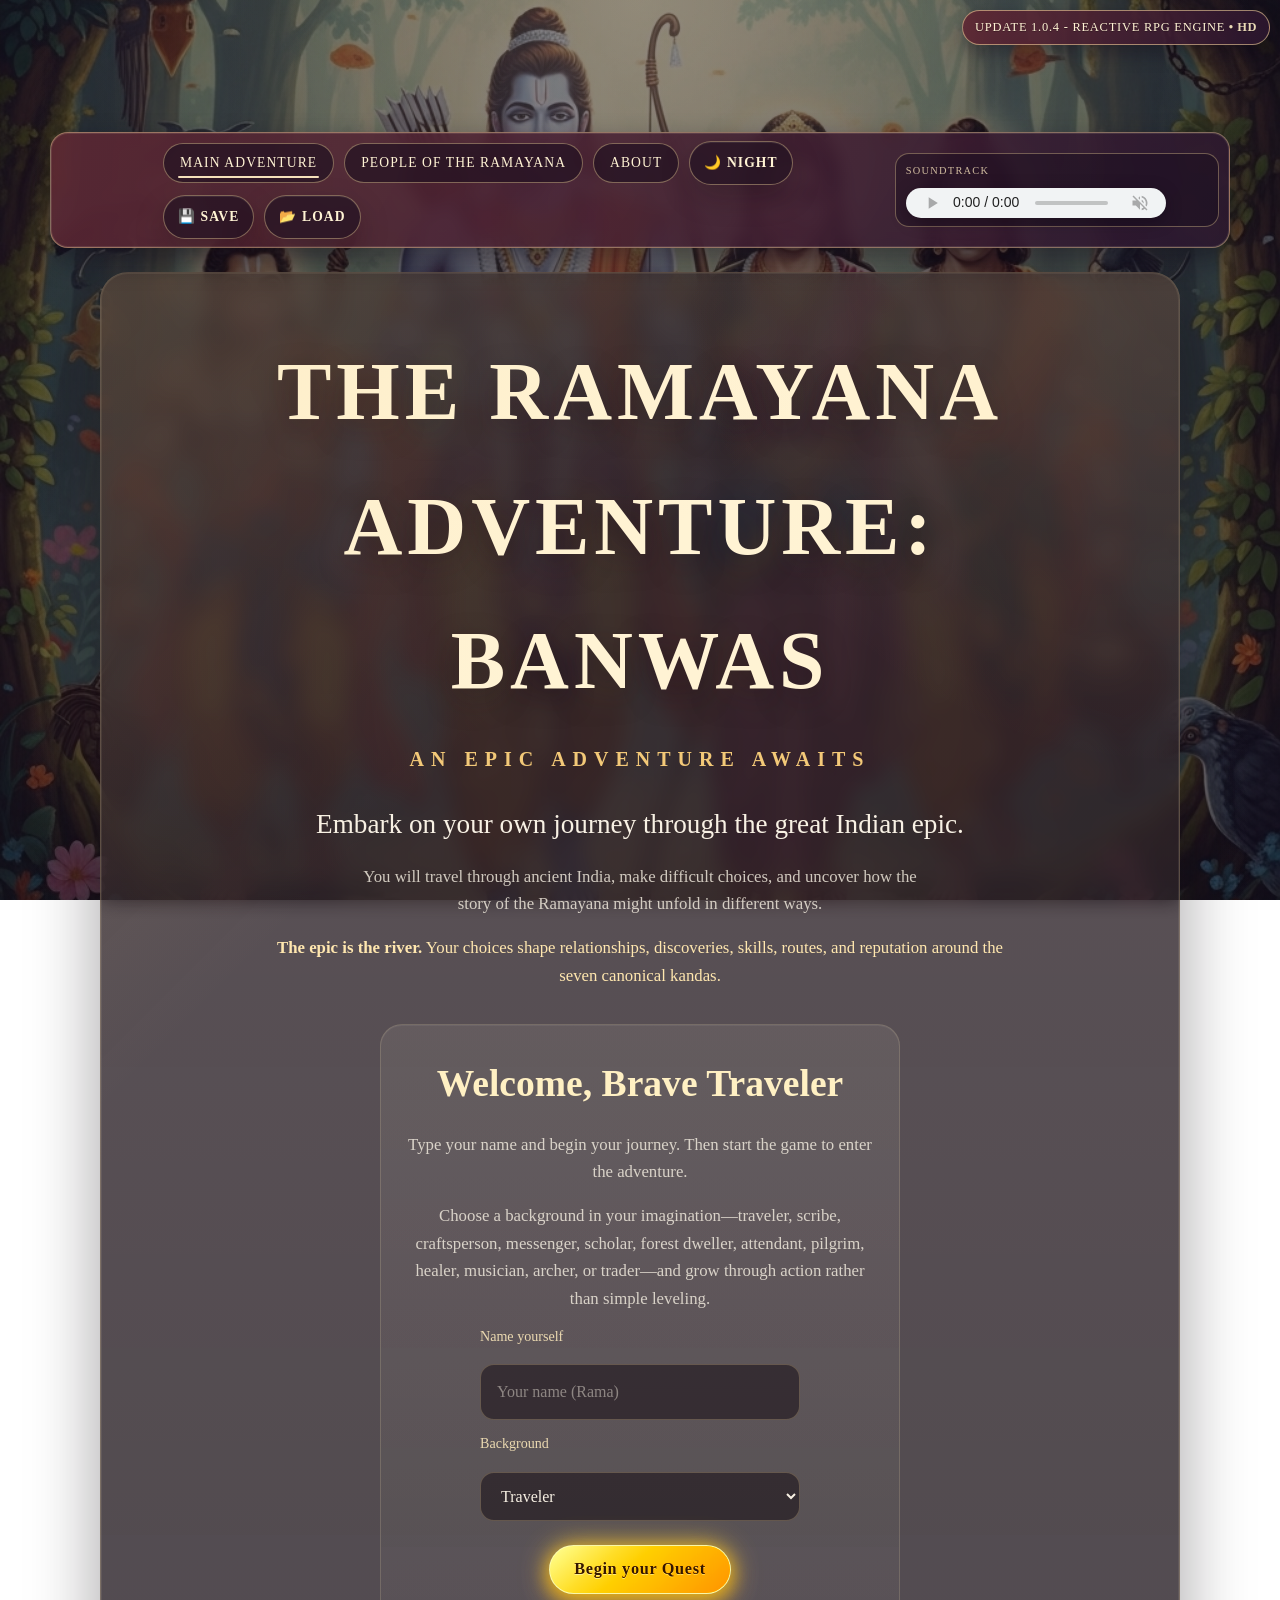
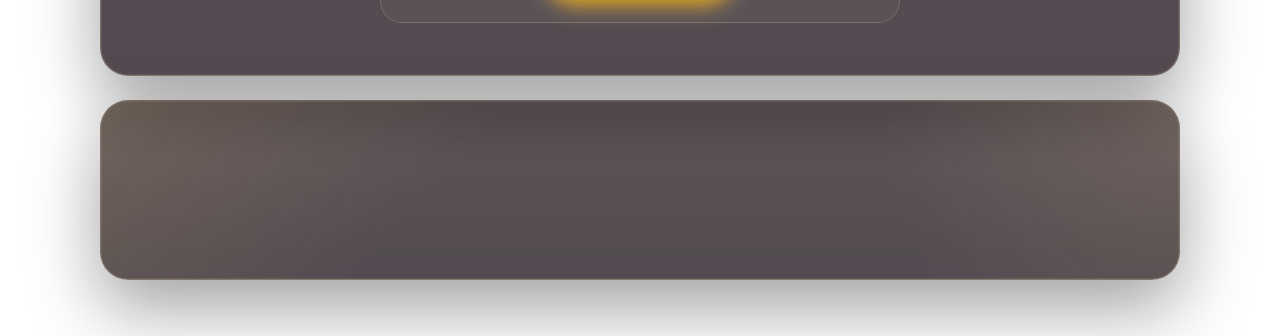
==== commit f105ee51: "Add reactive Ramayana RPG foundation" ====
--- a/index.html
+++ b/index.html
@@ -10,7 +10,7 @@
   <link rel="icon" type="image/x-icon" href="ramayana_favicon.ico">
 </head>
 <body>
-  <a id="updateBadge" href="updates.html" aria-label="Go to updates page" data-resolution-label="HD">Update 1.0.3 - Lanka Arc Complete</a>
+  <a id="updateBadge" href="updates.html" aria-label="Go to updates page" data-resolution-label="HD">Update 1.0.4 - Reactive RPG Engine</a>
 
   <nav id="topNavbar" aria-label="Site navigation">
     <button id="navbarToggle" type="button" aria-label="Toggle navigation menu" aria-expanded="false" aria-controls="navLinks">☰</button>
@@ -38,12 +38,14 @@
       <h3 class="subtitle">An Epic Adventure Awaits</h3>
       <h4 id="description">Embark on your own journey through the great Indian epic.</h4>
       <p>You will travel through ancient India, make difficult choices, and uncover how the story of the Ramayana might unfold in different ways.</p>
+      <p class="rpg-promise"><strong>The epic is the river.</strong> Your choices shape relationships, discoveries, skills, routes, and reputation around the seven canonical kandas.</p>
     </header>
 
     <div id="beginningContainer">
       <div class="intro-card">
         <h2>Welcome, Brave Traveler</h2>
         <p>Type your name and begin your journey. Then start the game to enter the adventure.</p>
+        <p>Choose a background in your imagination—traveler, scribe, craftsperson, messenger, scholar, forest dweller, attendant, pilgrim, healer, musician, archer, or trader—and grow through action rather than simple leveling.</p>
         <!-- Family setup feature disabled.
         <button type="button" id="toggleFamilySetupBtn" onclick="toggleFamilySetup()" aria-controls="familySetupFields" aria-expanded="false">Enable Family Setup</button>
         <p id="familySetupNotice" class="setup-notice" aria-live="polite"></p>
@@ -51,6 +53,23 @@
         <div class="name-grid">
           <p id="playerNameLabel" class="setup-label">Name yourself</p>
           <input type="text" id="playerName" placeholder="Your name (Rama)" />
+        </div>
+        <div class="name-grid">
+          <p class="setup-label">Background</p>
+          <select id="playerBackground" aria-label="Choose your background">
+            <option value="traveler">Traveler</option>
+            <option value="scribe">Scribe</option>
+            <option value="craftsperson">Craftsperson</option>
+            <option value="messenger">Messenger</option>
+            <option value="scholar">Scholar</option>
+            <option value="forest dweller">Forest Dweller</option>
+            <option value="royal attendant">Royal Attendant</option>
+            <option value="pilgrim">Pilgrim</option>
+            <option value="healer">Healer</option>
+            <option value="musician">Musician</option>
+            <option value="archer">Archer</option>
+            <option value="trader">Trader</option>
+          </select>
         </div>
         <!-- Family setup feature disabled.
         <div class="name-grid family-setup-fields" id="familySetupFields" hidden>
--- a/Project.css
+++ b/Project.css
@@ -1704,3 +1704,75 @@
   border-color: rgba(100, 150, 255, 0.2);
   background: rgba(100, 150, 255, 0.06);
 }
+
+.rpg-promise {
+  max-width: 760px;
+  margin: 16px auto 0;
+  color: #ffe7af;
+}
+
+#rpgDashboard {
+  margin: 22px 0;
+  padding: 18px;
+  border: 1px solid rgba(255, 225, 169, 0.22);
+  border-radius: 22px;
+  background:
+    radial-gradient(circle at 10% 0%, rgba(243, 201, 120, 0.14), transparent 30%),
+    rgba(20, 12, 24, 0.48);
+  box-shadow: inset 0 0 32px rgba(255, 222, 160, 0.05);
+}
+
+.rpg-grid {
+  display: grid;
+  grid-template-columns: repeat(3, minmax(0, 1fr));
+  gap: 14px;
+}
+
+.rpg-grid article,
+.kanda-atlas,
+.mini-game-library {
+  border: 1px solid rgba(255, 225, 169, 0.18);
+  border-radius: 18px;
+  padding: 14px;
+  background: rgba(255, 245, 221, 0.045);
+}
+
+.stat-cloud {
+  display: flex;
+  flex-wrap: wrap;
+  gap: 8px;
+}
+
+.stat-cloud span {
+  border-radius: 999px;
+  padding: 4px 9px;
+  background: rgba(123, 38, 63, 0.55);
+  border: 1px solid rgba(243, 201, 120, 0.22);
+  font-size: 0.78rem;
+}
+
+.activity-row {
+  display: flex;
+  flex-wrap: wrap;
+  gap: 10px;
+  margin: 14px 0;
+}
+
+.kanda-atlas details {
+  margin: 8px 0;
+  padding: 10px 12px;
+  border-radius: 14px;
+  background: rgba(10, 6, 16, 0.26);
+}
+
+.kanda-atlas summary {
+  cursor: pointer;
+  color: var(--gold);
+  font-weight: 700;
+}
+
+@media (max-width: 820px) {
+  .rpg-grid {
+    grid-template-columns: 1fr;
+  }
+}
